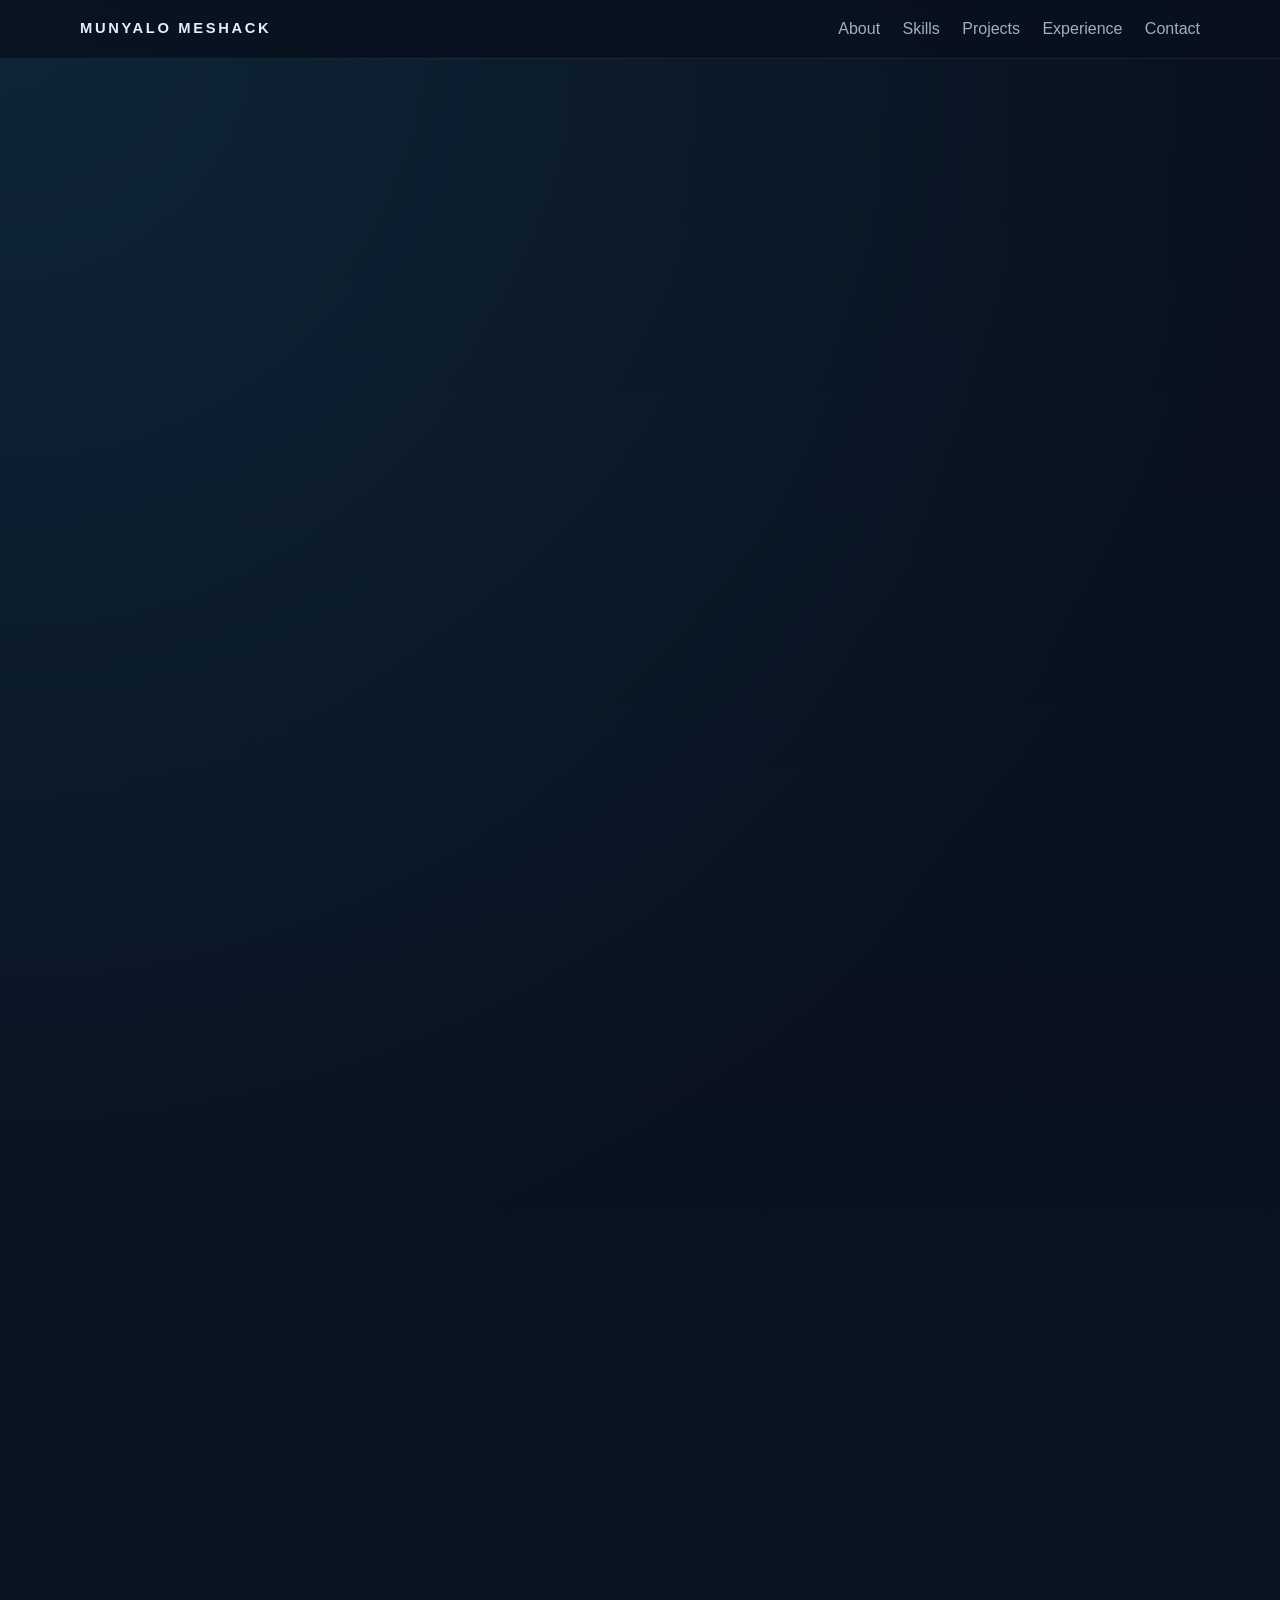
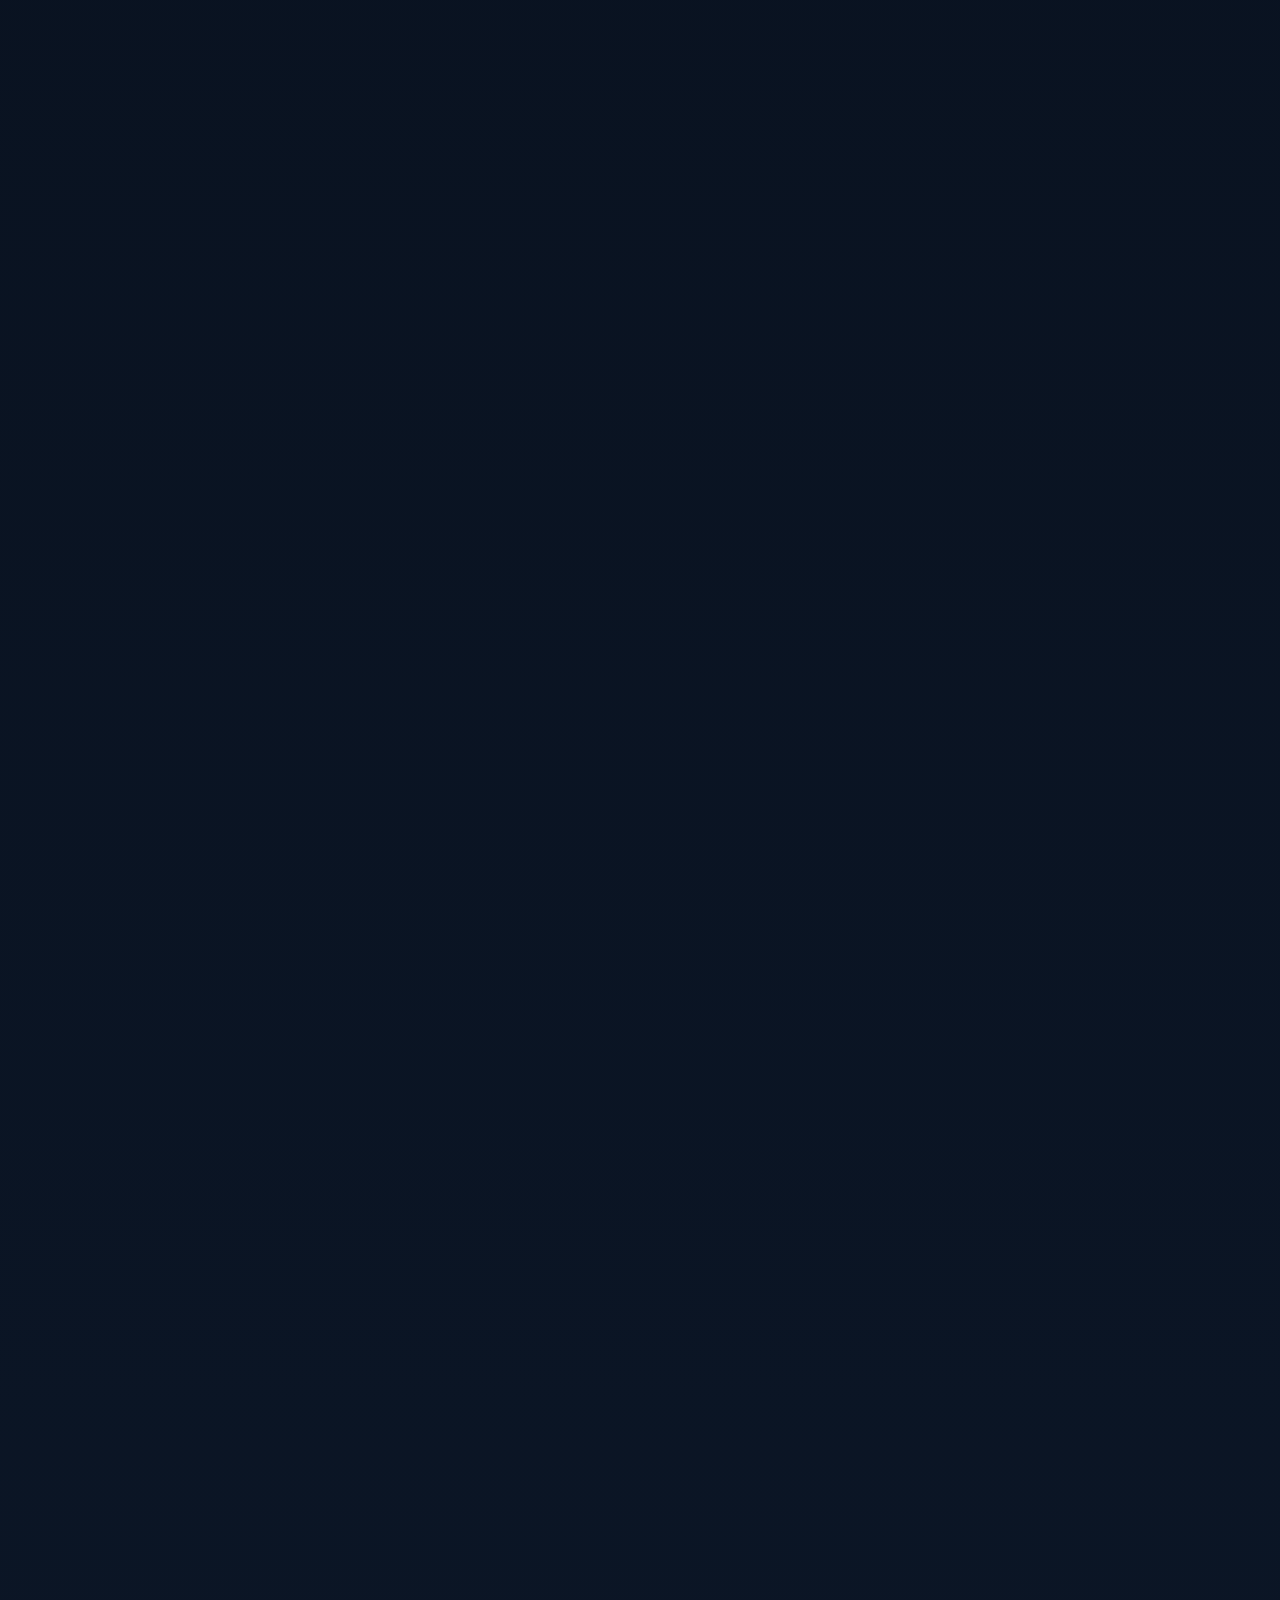
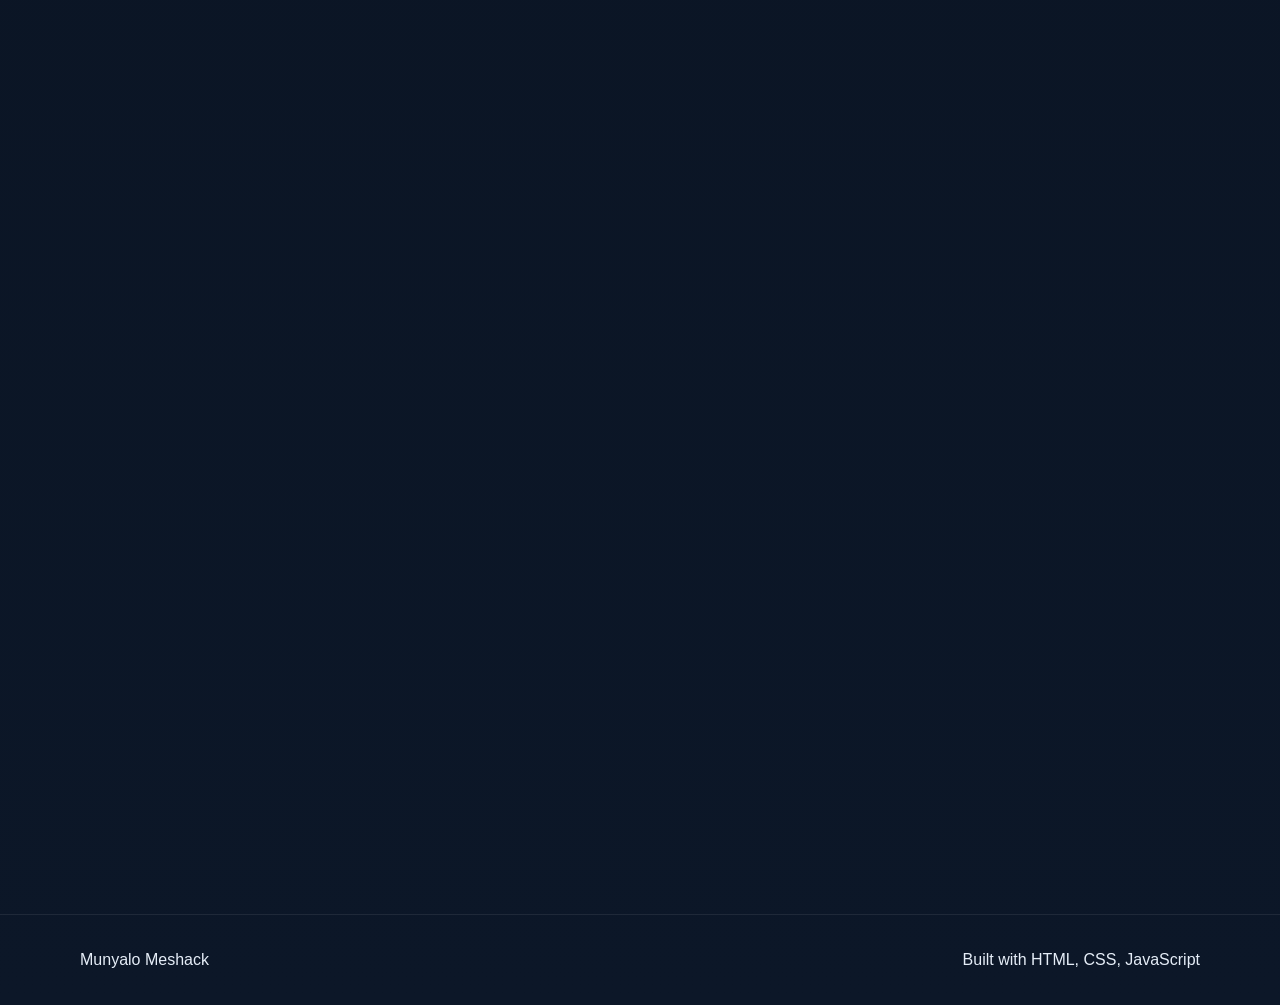
==== index.html @ 8cd46f57 "Update index.html" ====
<!DOCTYPE html>
<html lang="en">
  <head>
    <meta charset="UTF-8" />
    <meta name="viewport" content="width=device-width, initial-scale=1.0" />
    <title>Munyalo Meshack | Junior Data Analyst Portfolio</title>
    <link rel="stylesheet" href="style.css" />
  </head>
  <body>
    <header class="site-header">
      <div class="container nav-wrap">
        <a class="brand" href="#hero">Munyalo Meshack</a>
        <nav class="nav-links">
          <a href="#about">About</a>
          <a href="#skills">Skills</a>
          <a href="#projects">Projects</a>
          <a href="#experience">Experience</a>
          <a href="#contact">Contact</a>
        </nav>
      </div>
    </header>

    <main>
      <section id="hero" class="hero section">
        <div class="container hero-grid">
          <div class="hero-copy reveal">
            <div class="hero-portrait-row">
              <div class="hero-portrait-frame">
                <img src="Passport.JPG" alt="Portrait of Munyalo Meshack" class="hero-portrait" />
              </div>
              <div class="hero-portrait-line"></div>
            </div>
            <p class="eyebrow">Nairobi, Kenya</p>
            <h1>Munyalo Meshack</h1>
            <h2>Junior Data Analyst</h2>
            <p class="lead">Turning data into actionable insights</p>
            <p class="hero-text">
              I work with business and operational data to improve reporting clarity,
              validate information, and surface KPIs that support better decisions.
            </p>
            <div class="hero-actions">
              <a href="#projects" class="button button-primary">View Projects</a>
              <a href="#contact" class="button button-secondary">Contact Me</a>
            </div>
          </div>

          <div class="hero-panel reveal delay-1">
            <div class="metric-card">
              <span class="icon">▣</span>
              <h3>Data Analysis</h3>
              <p>SQL, Excel, Python, and structured workflows for reliable insights.</p>
            </div>
            <div class="metric-card">
              <span class="icon">◔</span>
              <h3>Reporting</h3>
              <p>Dashboard thinking with strong attention to KPI tracking and clarity.</p>
            </div>
            <div class="metric-card">
              <span class="icon">△</span>
              <h3>Data Quality</h3>
              <p>Focused on cleaning, validation, and dependable operational reporting.</p>
            </div>
            <div class="metric-card">
              <span class="icon">✦</span>
              <h3>Growth</h3>
              <p>Interested in advancing into data science, machine learning, and AI systems.</p>
            </div>
          </div>
        </div>
      </section>

      <section id="about" class="section">
        <div class="container section-grid">
          <div class="section-heading reveal">
            <p class="eyebrow">About Me</p>
            <h2>Building a strong foundation in analytics.</h2>
          </div>
          <div class="card reveal delay-1">
            <p>
              I am a Junior Data Analyst with experience working with transactional and
              operational data. My strengths are in SQL, Python, Excel, and Power BI,
              with a strong focus on data cleaning, reporting, validation, and KPI
              tracking. I enjoy transforming raw records into clear, useful reporting
              outputs that help teams monitor performance and act with confidence. I am
              also actively growing toward data science, machine learning, and AI systems.
            </p>
          </div>
        </div>
      </section>

      <section id="skills" class="section">
        <div class="container">
          <div class="section-heading reveal">
            <p class="eyebrow">Skills</p>
            <h2>Tools and capabilities used in day-to-day data work.</h2>
          </div>
          <div class="skills-grid">
            <article class="card skill-card reveal">
              <h3>Data Analysis</h3>
              <ul>
                <li>SQL</li>
                <li>Excel</li>
                <li>Data Cleaning</li>
                <li>Data Validation</li>
              </ul>
            </article>
            <article class="card skill-card reveal delay-1">
              <h3>Visualization</h3>
              <ul>
                <li>Power BI</li>
                <li>Dashboards</li>
                <li>KPI Tracking</li>
              </ul>
            </article>
            <article class="card skill-card reveal delay-2">
              <h3>Programming</h3>
              <ul>
                <li>Python</li>
                <li>pandas</li>
                <li>Matplotlib</li>
              </ul>
            </article>
            <article class="card skill-card reveal delay-3">
              <h3>Tools</h3>
              <ul>
                <li>GitHub</li>
                <li>Excel</li>
                <li>Power BI</li>
              </ul>
            </article>
          </div>
        </div>
      </section>

      <section id="projects" class="section">
        <div class="container">
          <div class="section-heading reveal">
            <p class="eyebrow">Projects</p>
            <h2>Selected projects centered on insights, reporting, and performance tracking.</h2>
          </div>
          <div class="projects-grid">
            <article class="card project-card reveal">
              <div class="project-image-wrap">
                <img src="images/project-inventory.png" alt="Smart Inventory Tracking System dashboard preview" class="project-image" />
              </div>
              <div class="project-top">
                <span class="tag">Project 01</span>
              </div>
              <h3>Smart Inventory Tracking System</h3>
              <p>
                Built using Excel and Python to track stock levels, monitor turnover,
                and flag low-stock alerts for smoother operational reporting.
              </p>
              <div class="project-meta">
                <strong>Tools:</strong> Excel, Python
              </div>
              <div class="impact-box">
                <strong>Key Impact:</strong>
                Improved operational efficiency through better stock visibility,
                timely alerts, and easier reporting.
              </div>
            </article>

            <article class="card project-card reveal delay-1">
              <div class="project-image-wrap">
                <img src="images/project-retail-insights.png" alt="Retail Sales and Customer Insights dashboard preview" class="project-image" />
              </div>
              <div class="project-top">
                <span class="tag">Project 02</span>
              </div>
              <h3>Retail Sales &amp; Customer Insights</h3>
              <p>
                Analyzed transactional data to perform customer segmentation, evaluate
                KPIs, and identify patterns in revenue and purchasing behavior.
              </p>
              <div class="project-meta">
                <strong>Tools:</strong> SQL, Excel, KPI Analysis
              </div>
              <div class="impact-box">
                <strong>Key Impact:</strong>
                Surfaced revenue trends and customer insights that support better
                targeting and smarter business decisions.
              </div>
            </article>

            <article class="card project-card reveal delay-2">
              <div class="project-image-wrap">
                <img src="images/project-reporting.png" alt="Reporting and Data Processing dashboard preview" class="project-image" />
              </div>
              <div class="project-top">
                <span class="tag">Project 03</span>
              </div>
              <h3>Reporting &amp; Data Processing (SQL + Excel)</h3>
              <p>
                Used SQL for extraction and joins, then built structured Excel reports
                and dashboards with a focus on validation and performance tracking.
              </p>
              <div class="project-meta">
                <strong>Tools:</strong> SQL, Excel, Dashboards
              </div>
              <div class="impact-box">
                <strong>Key Impact:</strong>
                Improved report structure, data accuracy, and consistency in KPI monitoring.
              </div>
            </article>
          </div>
        </div>
      </section>

      <section id="experience" class="section">
        <div class="container">
          <div class="section-heading reveal">
            <p class="eyebrow">Experience</p>
            <h2>Data-focused roles that strengthened reporting and validation skills.</h2>
          </div>
          <div class="experience-list">
            <article class="card experience-card reveal">
              <h3>Data Operations Assistant – Isuzu East Africa</h3>
              <p>
                Supported teams by handling financial and sales data, validating records,
                and assisting with reporting processes that improved data reliability and
                reporting support.
              </p>
            </article>
            <article class="card experience-card reveal delay-1">
              <h3>Technical Support &amp; Data Operations Assistant – Thames Computers</h3>
              <p>
                Managed datasets, validated customer and operational data, and supported
                reporting workflows that improved organization and visibility across records.
              </p>
            </article>
          </div>
        </div>
      </section>

      <section id="contact" class="section">
        <div class="container contact-card reveal">
          <div>
            <p class="eyebrow">Contact</p>
            <h2>Let’s connect.</h2>
            <p>
              Available for junior data analyst opportunities, reporting support roles,
              and collaborative projects involving data cleaning, KPI reporting, and dashboards.
            </p>
          </div>
          <div class="contact-links">
            <a href="mailto:itsmunyalo@gmail.com">✉ itsmunyalo@gmail.com</a>
            <a href="tel:+254700018104">☏ +254 700 018 104</a>
            <a href="https://github.com/Munyalo328" target="_blank" rel="noreferrer">⌘ github.com/Munyalo328</a>
          </div>
        </div>
      </section>
    </main>

    <footer class="site-footer">
      <div class="container footer-wrap">
        <p>Munyalo Meshack</p>
        <p>Built with HTML, CSS, JavaScript</p>
      </div>
    </footer>

    <script src="script.js"></script>
  </body>
</html>
---- style.css ----
:root {
  --bg: #09111f;
  --bg-soft: #0f1a2b;
  --panel: rgba(255, 255, 255, 0.05);
  --panel-strong: rgba(255, 255, 255, 0.08);
  --border: rgba(255, 255, 255, 0.12);
  --text: #e5edf7;
  --muted: #9fb0c6;
  --accent: #7dd3fc;
  --accent-strong: #38bdf8;
  --shadow: 0 20px 50px rgba(2, 6, 23, 0.45);
  --radius: 24px;
}

* {
  box-sizing: border-box;
}

html {
  scroll-behavior: smooth;
}

body {
  margin: 0;
  font-family: Inter, "Segoe UI", Roboto, Arial, sans-serif;
  background:
    radial-gradient(circle at top left, rgba(56, 189, 248, 0.12), transparent 30%),
    linear-gradient(180deg, #08101d 0%, #0c1728 100%);
  color: var(--text);
  line-height: 1.6;
}

a {
  color: inherit;
  text-decoration: none;
}

.container {
  width: min(1120px, calc(100% - 2rem));
  margin: 0 auto;
}

.section {
  padding: 5.5rem 0;
}

.site-header {
  position: sticky;
  top: 0;
  z-index: 100;
  backdrop-filter: blur(16px);
  background: rgba(8, 16, 29, 0.78);
  border-bottom: 1px solid rgba(255, 255, 255, 0.08);
}

.nav-wrap,
.footer-wrap {
  display: flex;
  align-items: center;
  justify-content: space-between;
  gap: 1rem;
  padding: 1rem 0;
}

.brand {
  font-size: 0.92rem;
  font-weight: 700;
  letter-spacing: 0.18em;
  text-transform: uppercase;
}

.nav-links {
  display: flex;
  gap: 1.4rem;
  flex-wrap: wrap;
}

.nav-links a,
.contact-links a {
  color: var(--muted);
  transition: color 0.25s ease, transform 0.25s ease;
}

.nav-links a:hover,
.contact-links a:hover {
  color: var(--text);
  transform: translateY(-1px);
}

.hero {
  min-height: calc(100vh - 72px);
  display: flex;
  align-items: center;
}

.hero-grid,
.section-grid,
.contact-card {
  display: grid;
  gap: 2rem;
}

.hero-grid {
  grid-template-columns: 1.1fr 0.9fr;
  align-items: center;
}

.hero h1,
.section-heading h2,
.contact-card h2 {
  margin: 0;
  line-height: 1.05;
  letter-spacing: -0.03em;
}

.hero h1 {
  font-size: clamp(2.9rem, 6vw, 5.5rem);
}

.hero h2 {
  margin: 0.75rem 0 0;
  font-size: clamp(1.3rem, 2vw, 1.8rem);
  color: var(--muted);
  font-weight: 500;
}

.lead {
  margin: 1.2rem 0 0;
  font-size: 1.25rem;
  color: var(--accent);
  font-weight: 600;
}

.hero-text,
.card p,
.contact-card p {
  color: var(--muted);
}

.hero-text {
  max-width: 42rem;
  margin-top: 1rem;
}

.hero-portrait-row {
  display: flex;
  align-items: center;
  gap: 1rem;
  margin-bottom: 1.75rem;
}

.hero-portrait-frame {
  width: 96px;
  height: 96px;
  border-radius: 24px;
  overflow: hidden;
  flex-shrink: 0;
  border: 1px solid rgba(255, 255, 255, 0.12);
  background: rgba(255, 255, 255, 0.05);
  box-shadow: 0 16px 40px rgba(2, 6, 23, 0.35);
}

.hero-portrait {
  width: 100%;
  height: 100%;
  object-fit: cover;
  display: block;
}

.hero-portrait-line {
  height: 1px;
  flex: 1;
  background: linear-gradient(to right, rgba(125, 211, 252, 0.35), transparent);
}

.eyebrow {
  color: var(--accent);
  text-transform: uppercase;
  letter-spacing: 0.22em;
  font-size: 0.8rem;
  font-weight: 700;
  margin-bottom: 1rem;
}

.hero-actions {
  display: flex;
  gap: 1rem;
  flex-wrap: wrap;
  margin-top: 2rem;
}

.button {
  display: inline-flex;
  align-items: center;
  justify-content: center;
  padding: 0.9rem 1.4rem;
  border-radius: 999px;
  font-weight: 700;
  transition: transform 0.25s ease, background 0.25s ease, border-color 0.25s ease;
  border: 1px solid transparent;
}

.button:hover,
.card:hover {
  transform: translateY(-4px);
}

.button-primary {
  background: linear-gradient(135deg, var(--accent), var(--accent-strong));
  color: #07111f;
}

.button-secondary {
  border-color: var(--border);
  background: rgba(255, 255, 255, 0.03);
}

.hero-panel,
.skills-grid,
.projects-grid,
.experience-list {
  display: grid;
  gap: 1rem;
}

.hero-panel {
  grid-template-columns: repeat(2, minmax(0, 1fr));
}

.card,
.metric-card,
.contact-card {
  background: var(--panel);
  border: 1px solid var(--border);
  border-radius: var(--radius);
  box-shadow: var(--shadow);
}

.card,
.metric-card {
  padding: 1.6rem;
  transition: transform 0.3s ease, border-color 0.3s ease, background 0.3s ease;
}

.card:hover,
.metric-card:hover {
  border-color: rgba(125, 211, 252, 0.35);
  background: var(--panel-strong);
}

.metric-card .icon {
  display: inline-flex;
  width: 2.4rem;
  height: 2.4rem;
  border-radius: 50%;
  align-items: center;
  justify-content: center;
  background: rgba(125, 211, 252, 0.12);
  color: var(--accent);
  font-size: 1rem;
}

.metric-card h3,
.skill-card h3,
.project-card h3,
.experience-card h3 {
  margin: 1rem 0 0.5rem;
}

.section-heading {
  margin-bottom: 2rem;
}

.section-heading h2 {
  font-size: clamp(2rem, 4vw, 3.1rem);
  max-width: 40rem;
}

.section-grid {
  grid-template-columns: 0.8fr 1.2fr;
  align-items: start;
}

.skills-grid {
  grid-template-columns: repeat(4, minmax(0, 1fr));
}

.skill-card ul {
  padding-left: 1rem;
  margin: 1rem 0 0;
  color: var(--muted);
}

.project-card,
.experience-card {
  height: 100%;
}

.project-card {
  overflow: hidden;
  padding: 0;
}

.project-card > *:not(.project-image-wrap) {
  margin-left: 1.6rem;
  margin-right: 1.6rem;
}

.project-card > :last-child {
  margin-bottom: 1.6rem;
}

.project-image-wrap {
  position: relative;
  aspect-ratio: 16 / 9;
  overflow: hidden;
  border-bottom: 1px solid rgba(255, 255, 255, 0.08);
  background: rgba(2, 6, 23, 0.7);
}

.project-image-wrap::after {
  content: "";
  position: absolute;
  inset: 0;
  background: linear-gradient(to top, rgba(2, 6, 23, 0.25), transparent 55%);
}

.project-image {
  width: 100%;
  height: 100%;
  object-fit: cover;
  display: block;
  transition: transform 0.45s ease;
}

.project-card:hover .project-image {
  transform: scale(1.05);
}

.projects-grid {
  grid-template-columns: repeat(3, minmax(0, 1fr));
}

.tag {
  display: inline-flex;
  padding: 0.35rem 0.8rem;
  border-radius: 999px;
  background: rgba(125, 211, 252, 0.12);
  color: var(--accent);
  font-size: 0.78rem;
  font-weight: 700;
  letter-spacing: 0.12em;
  text-transform: uppercase;
}

.project-meta {
  margin-top: 1rem;
  color: var(--text);
  font-size: 0.95rem;
}

.impact-box {
  margin-top: 1.25rem;
  padding: 1rem;
  border-radius: 18px;
  background: rgba(2, 6, 23, 0.45);
  border: 1px solid rgba(255, 255, 255, 0.08);
  color: var(--muted);
}

.experience-list {
  grid-template-columns: 1fr;
}

.contact-card {
  grid-template-columns: 1fr 0.8fr;
  padding: 2rem;
  align-items: center;
}

.contact-links {
  display: grid;
  gap: 0.85rem;
}

.site-footer {
  border-top: 1px solid rgba(255, 255, 255, 0.08);
}

.reveal {
  opacity: 0;
  transform: translateY(24px);
  transition: opacity 0.7s ease, transform 0.7s ease;
}

.reveal.visible {
  opacity: 1;
  transform: translateY(0);
}

.delay-1 { transition-delay: 0.08s; }
.delay-2 { transition-delay: 0.16s; }
.delay-3 { transition-delay: 0.24s; }

@media (max-width: 960px) {
  .hero-grid,
  .section-grid,
  .contact-card,
  .skills-grid,
  .projects-grid {
    grid-template-columns: 1fr 1fr;
  }

  .hero-grid,
  .section-grid,
  .contact-card {
    grid-template-columns: 1fr;
  }

  .nav-wrap,
  .footer-wrap {
    flex-direction: column;
    align-items: flex-start;
  }
}

@media (max-width: 720px) {
  .section {
    padding: 4.5rem 0;
  }

  .skills-grid,
  .projects-grid,
  .hero-panel {
    grid-template-columns: 1fr;
  }

  .nav-links {
    gap: 0.9rem;
    font-size: 0.95rem;
  }

  .hero {
    min-height: auto;
    padding-top: 2rem;
  }

  .contact-card,
  .card,
  .metric-card {
    padding: 1.35rem;
  }

  .hero-portrait-frame {
    width: 84px;
    height: 84px;
  }
}
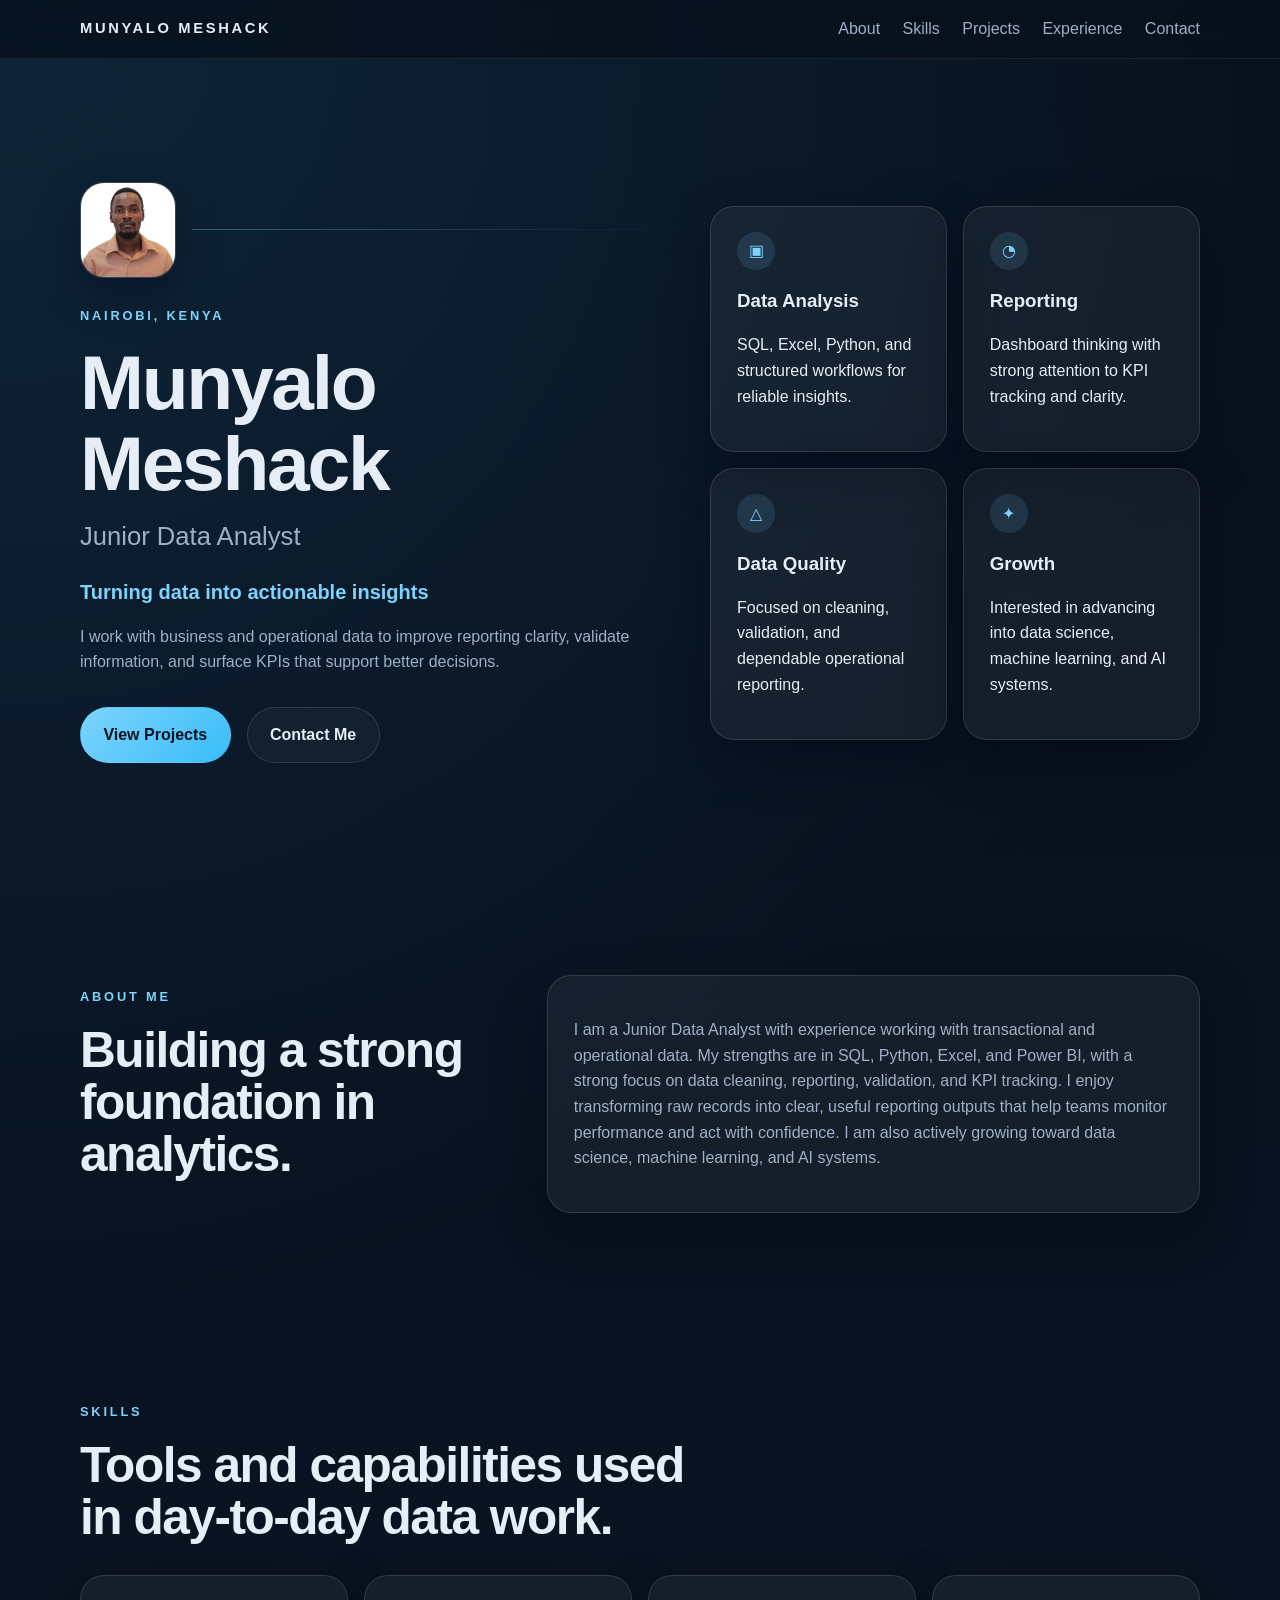
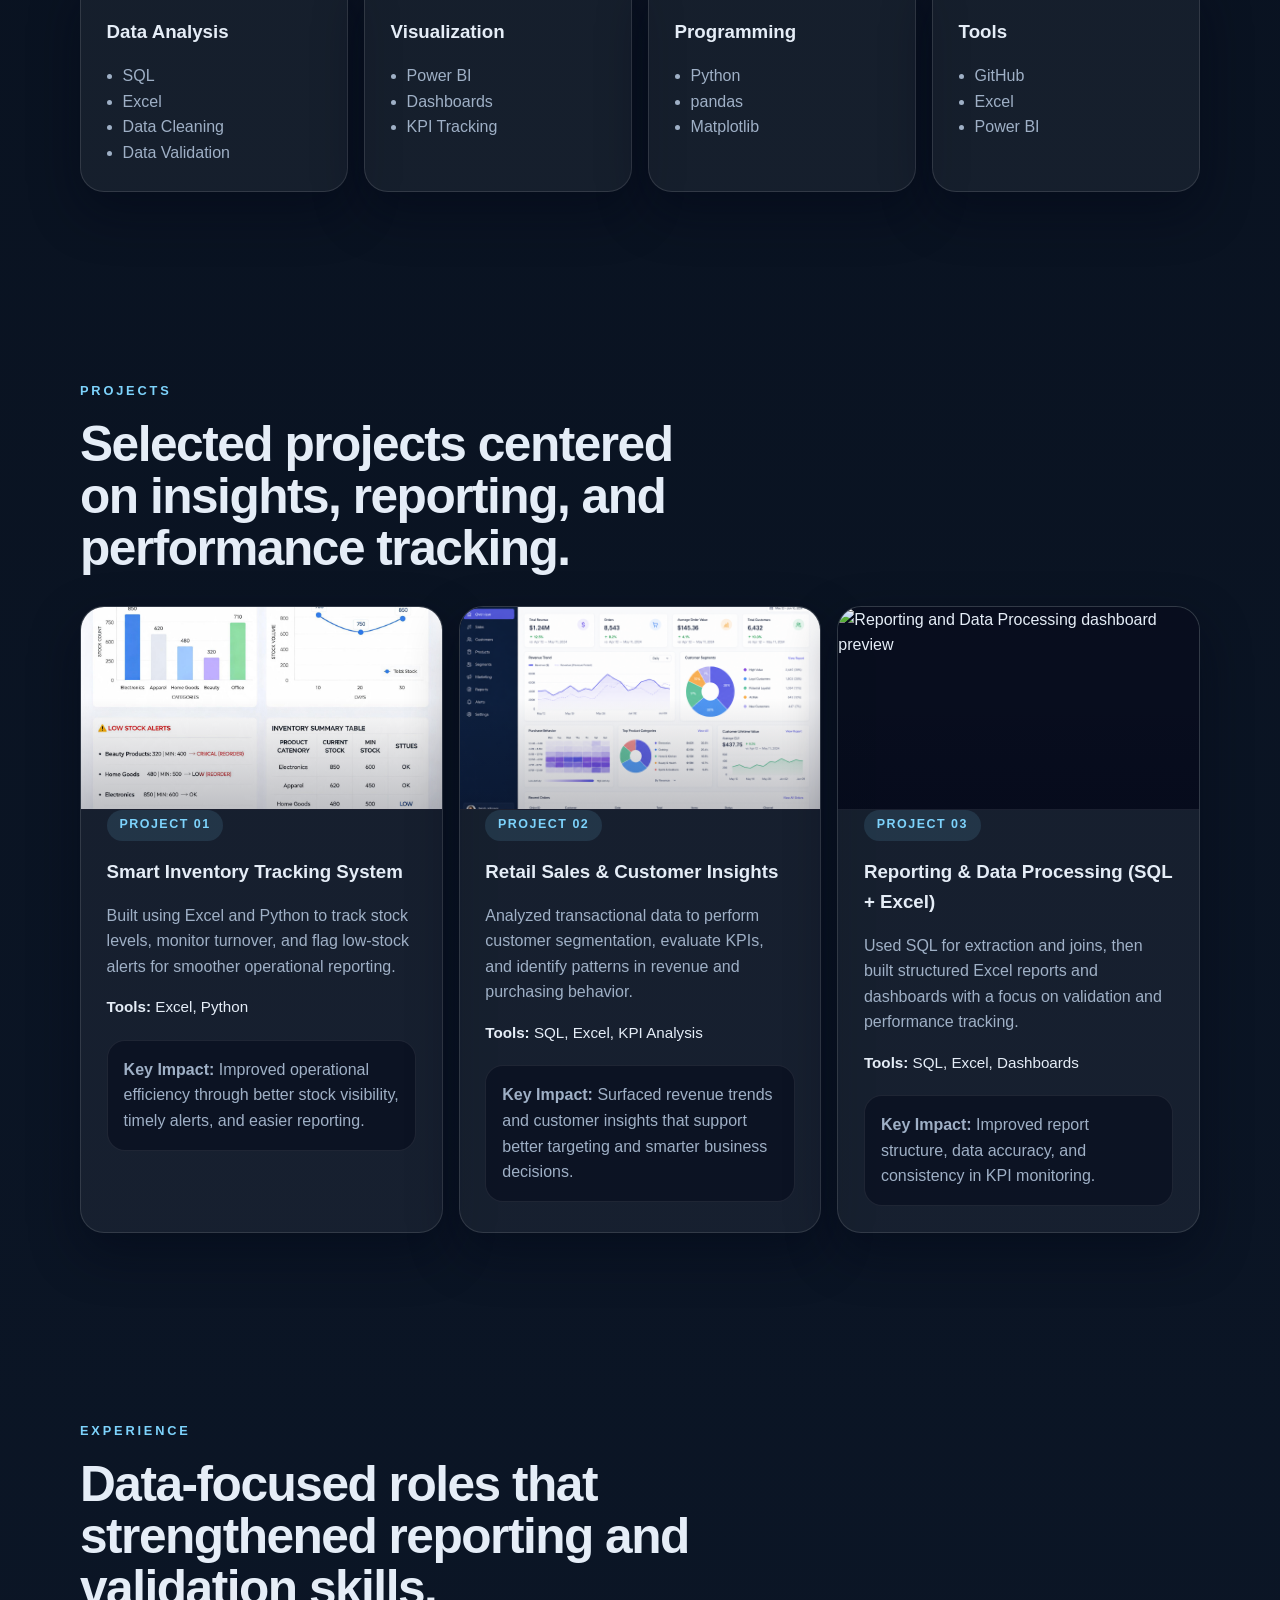
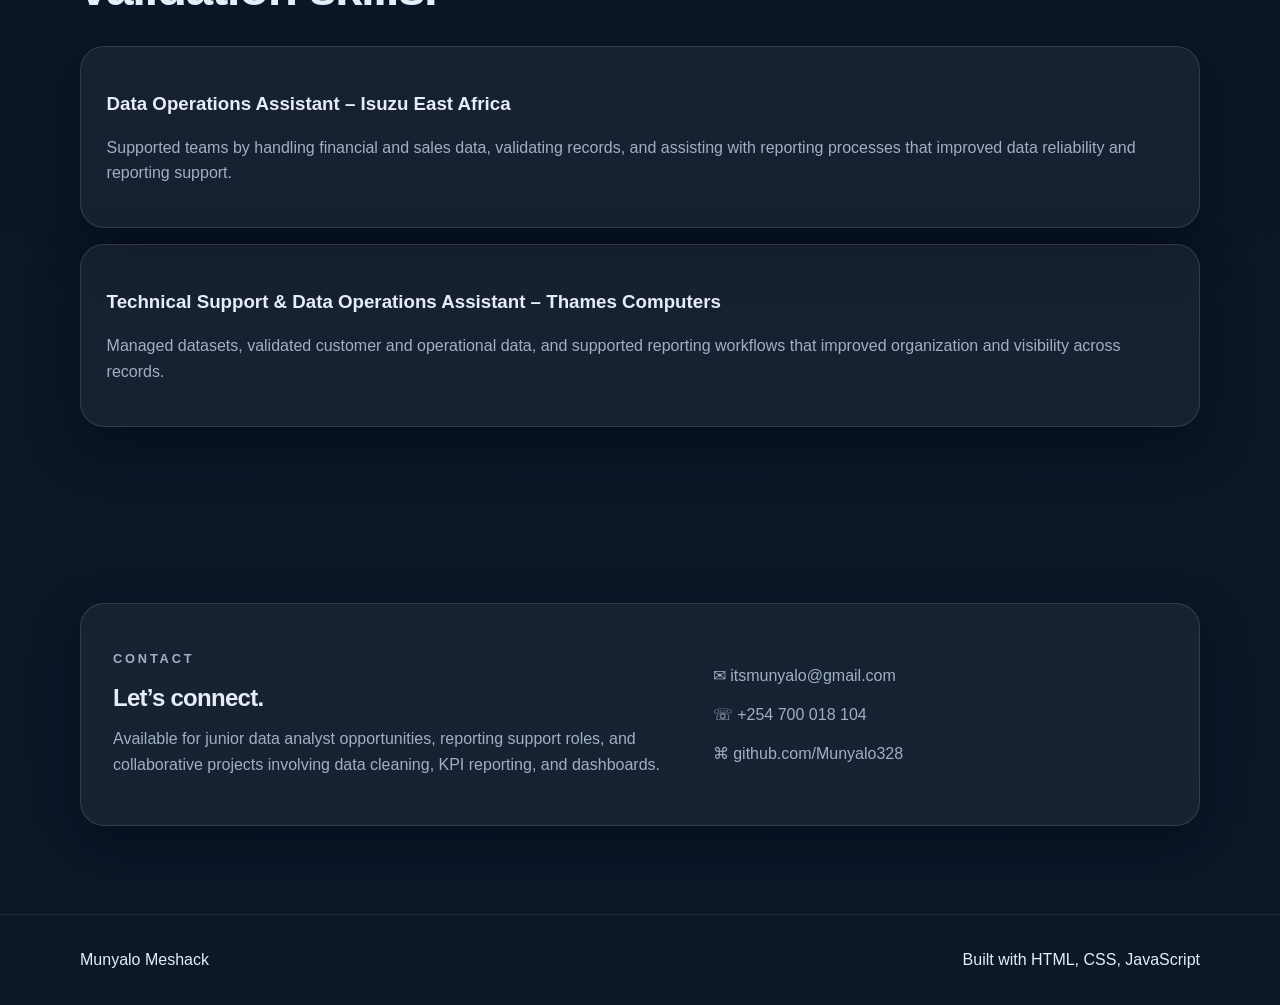
==== commit 420449b4: "Update index.html" ====
--- a/index.html
+++ b/index.html
@@ -141,7 +141,7 @@
           <div class="projects-grid">
             <article class="card project-card reveal">
               <div class="project-image-wrap">
-                <img src="images/project-inventory.png" alt="Smart Inventory Tracking System dashboard preview" class="project-image" />
+                <img src="Inventory system.png" alt="Smart Inventory Tracking System dashboard preview" class="project-image" />
               </div>
               <div class="project-top">
                 <span class="tag">Project 01</span>
@@ -163,7 +163,7 @@
 
             <article class="card project-card reveal delay-1">
               <div class="project-image-wrap">
-                <img src="images/project-retail-insights.png" alt="Retail Sales and Customer Insights dashboard preview" class="project-image" />
+                <img src="Retail Insights.png" alt="Retail Sales and Customer Insights dashboard preview" class="project-image" />
               </div>
               <div class="project-top">
                 <span class="tag">Project 02</span>
@@ -185,7 +185,7 @@
 
             <article class="card project-card reveal delay-2">
               <div class="project-image-wrap">
-                <img src="images/project-reporting.png" alt="Reporting and Data Processing dashboard preview" class="project-image" />
+                <img src="sql reporting.html" alt="Reporting and Data Processing dashboard preview" class="project-image" />
               </div>
               <div class="project-top">
                 <span class="tag">Project 03</span>
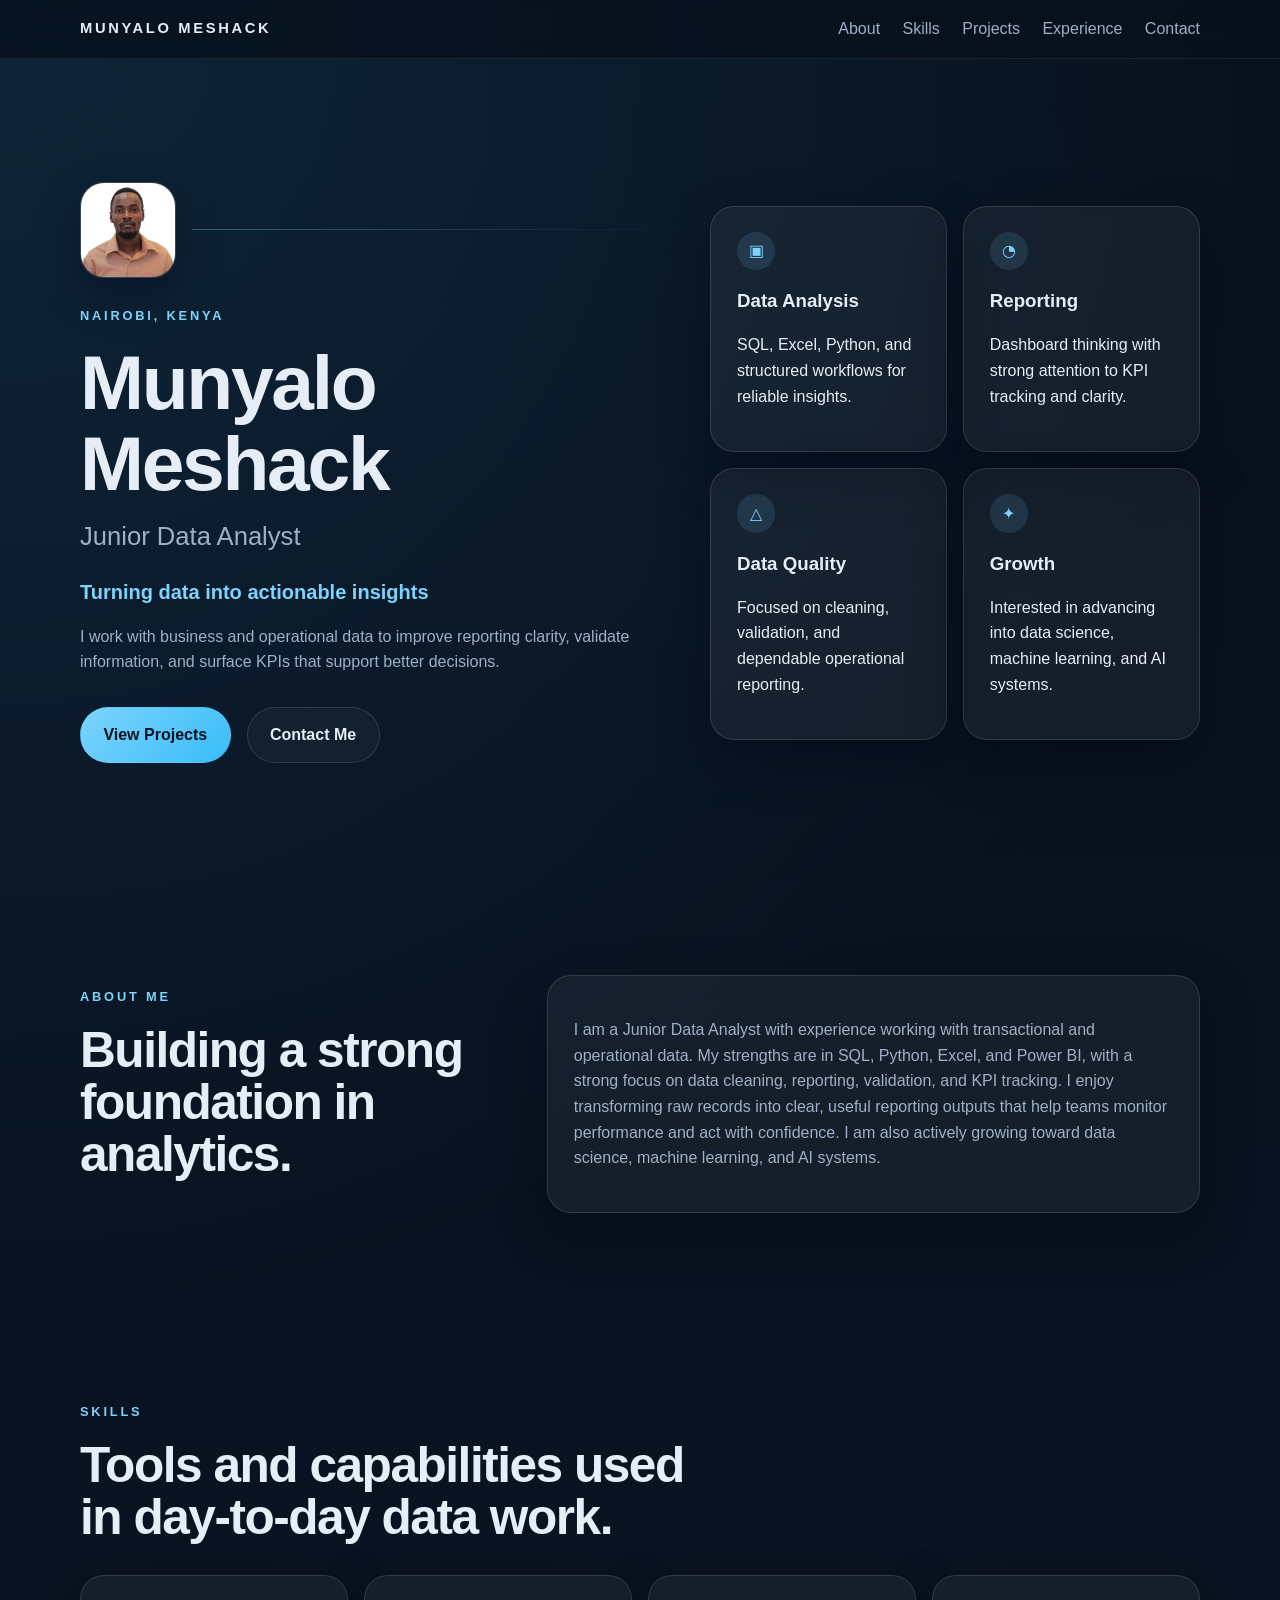
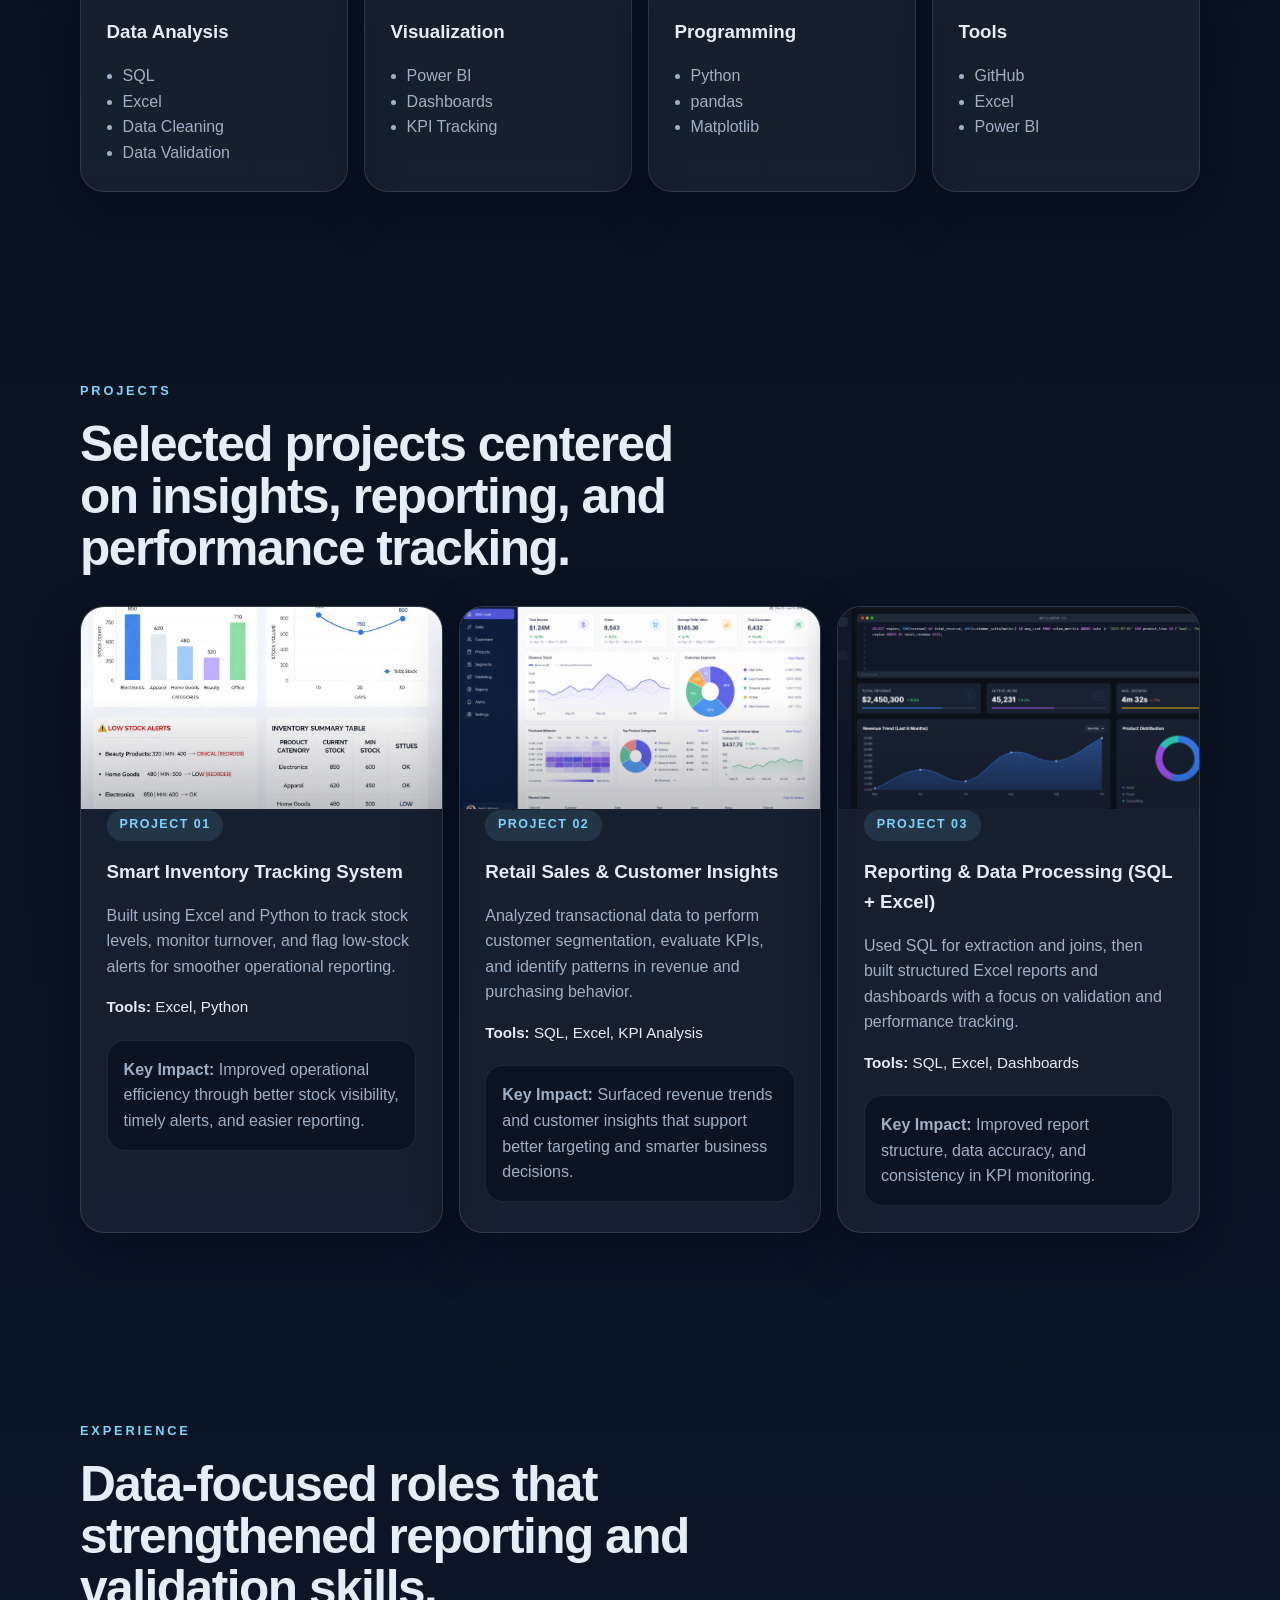
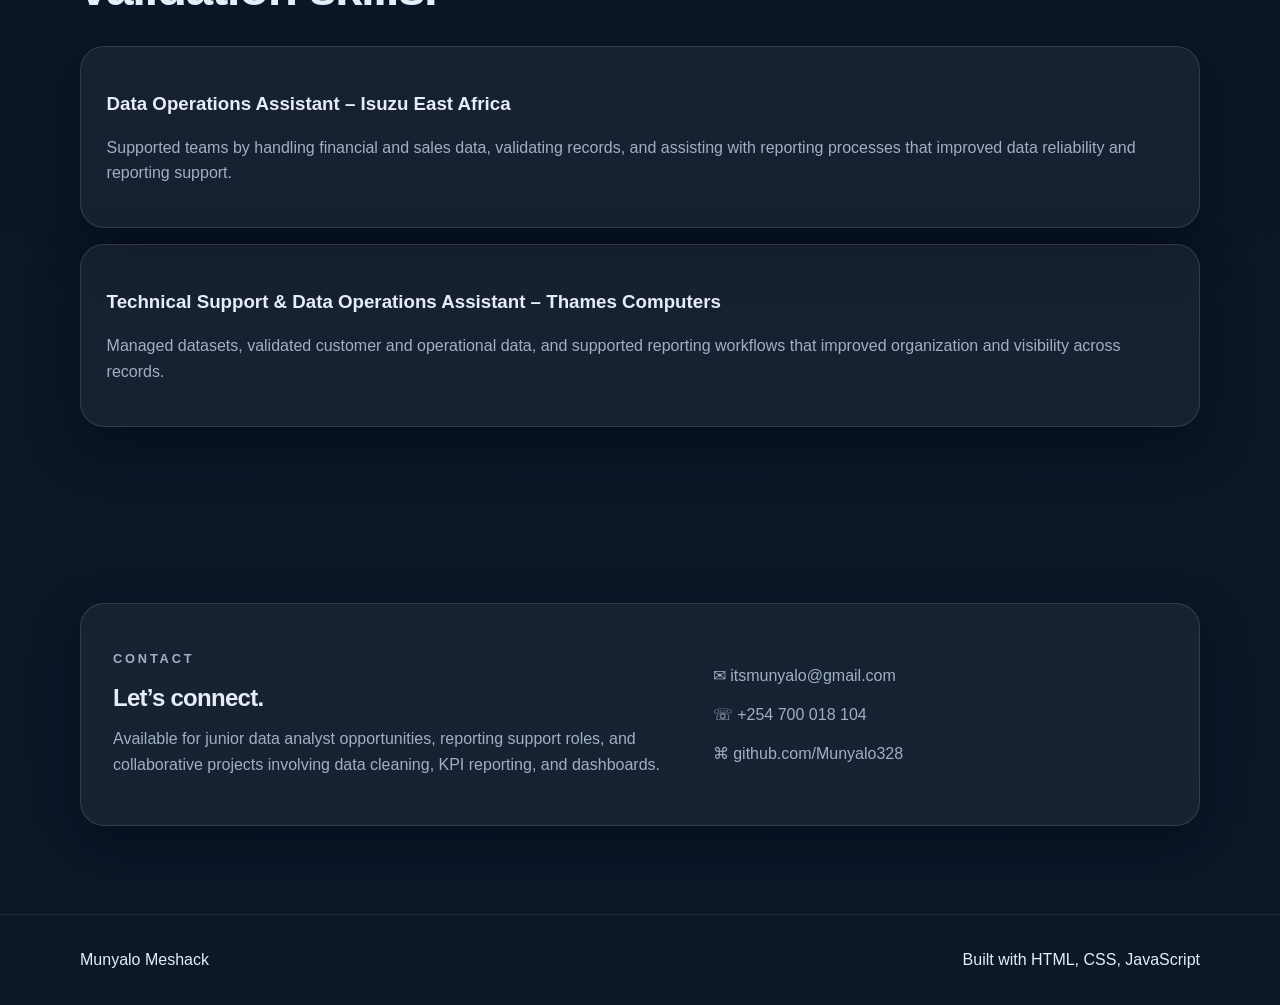
==== commit 3bbf2d6b: "Update index.html" ====
--- a/index.html
+++ b/index.html
@@ -185,7 +185,7 @@
 
             <article class="card project-card reveal delay-2">
               <div class="project-image-wrap">
-                <img src="sql reporting.html" alt="Reporting and Data Processing dashboard preview" class="project-image" />
+                <img src="sql reporting.PNG" alt="Reporting and Data Processing dashboard preview" class="project-image" />
               </div>
               <div class="project-top">
                 <span class="tag">Project 03</span>
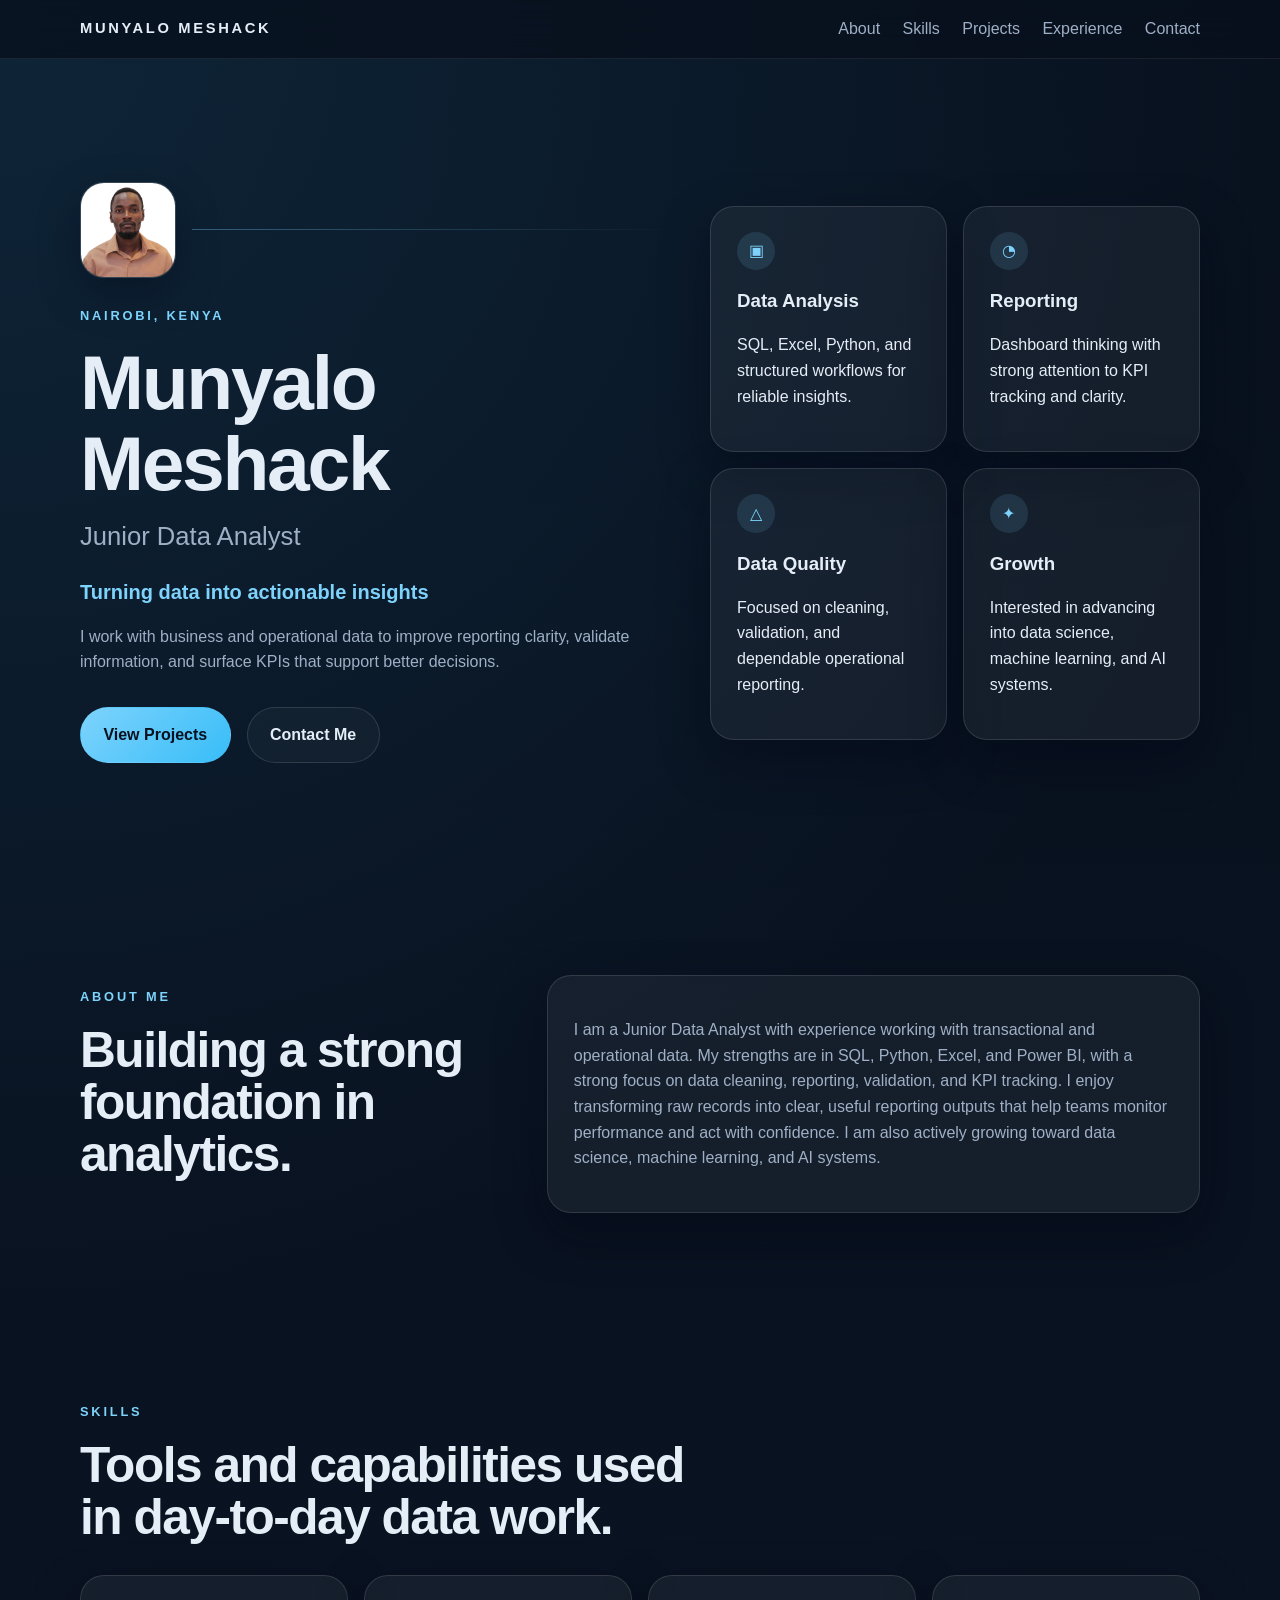
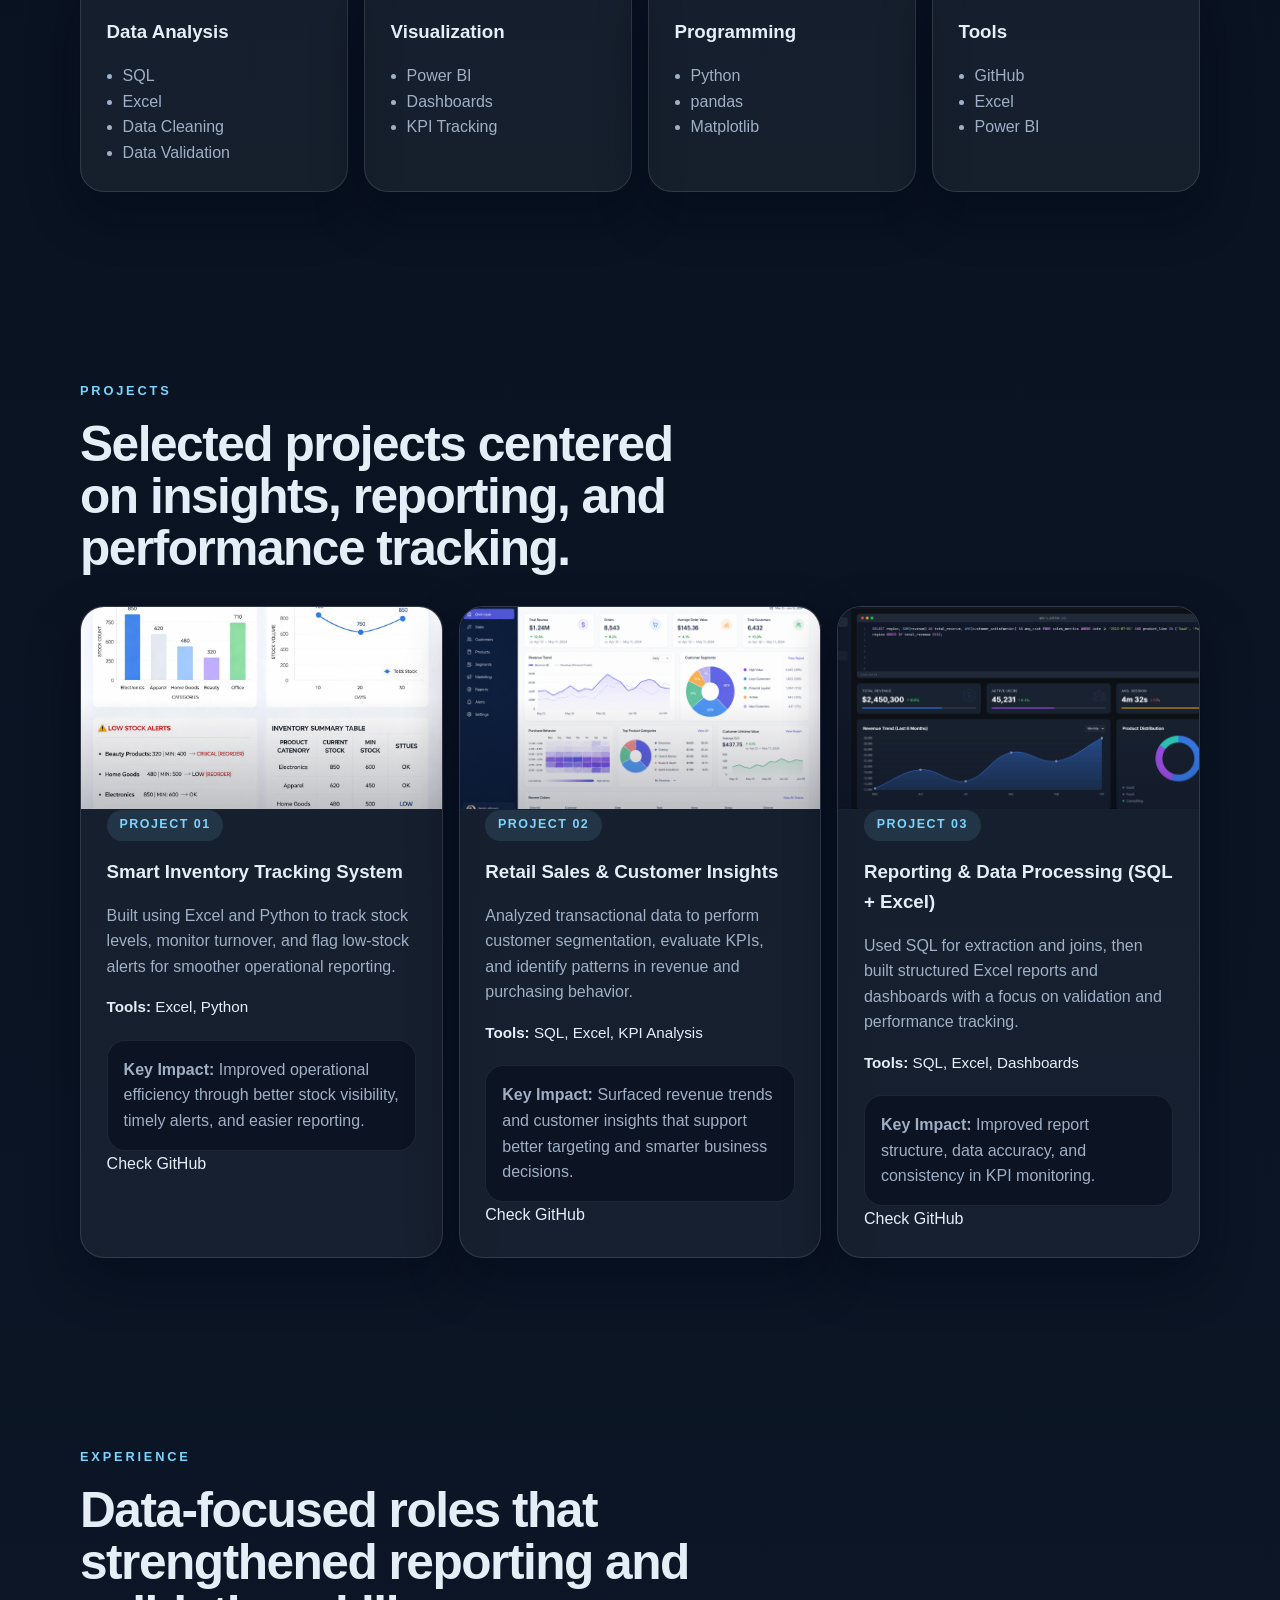
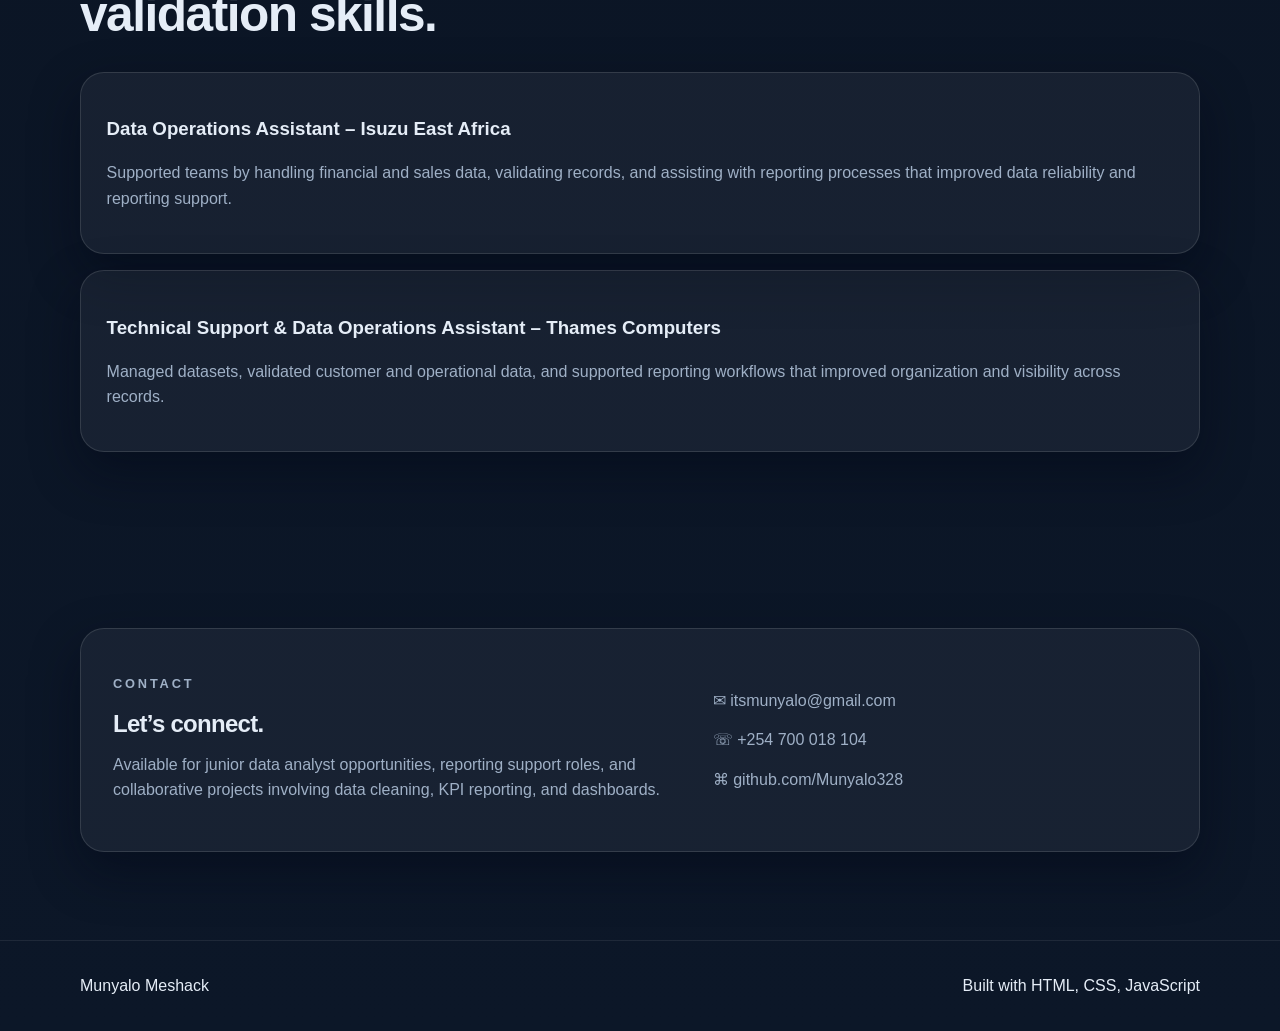
==== commit ad99c330: "Update index.html" ====
--- a/index.html
+++ b/index.html
@@ -159,6 +159,9 @@
                 Improved operational efficiency through better stock visibility,
                 timely alerts, and easier reporting.
               </div>
+              <div>
+                <a href="https://github.com/Munyalo328/Smart-Inventory-Tracker">Check GitHub</a>
+              </div>
             </article>
 
             <article class="card project-card reveal delay-1">
@@ -181,6 +184,9 @@
                 Surfaced revenue trends and customer insights that support better
                 targeting and smarter business decisions.
               </div>
+              <div>
+                <a href="https://github.com/Munyalo328/Smart-Inventory-Tracker">Check GitHub</a>
+              </div>
             </article>
 
             <article class="card project-card reveal delay-2">
@@ -201,6 +207,9 @@
               <div class="impact-box">
                 <strong>Key Impact:</strong>
                 Improved report structure, data accuracy, and consistency in KPI monitoring.
+              </div>
+              <div>
+                <a href="https://github.com/Munyalo328/Smart-Inventory-Tracker">Check GitHub</a>
               </div>
             </article>
           </div>
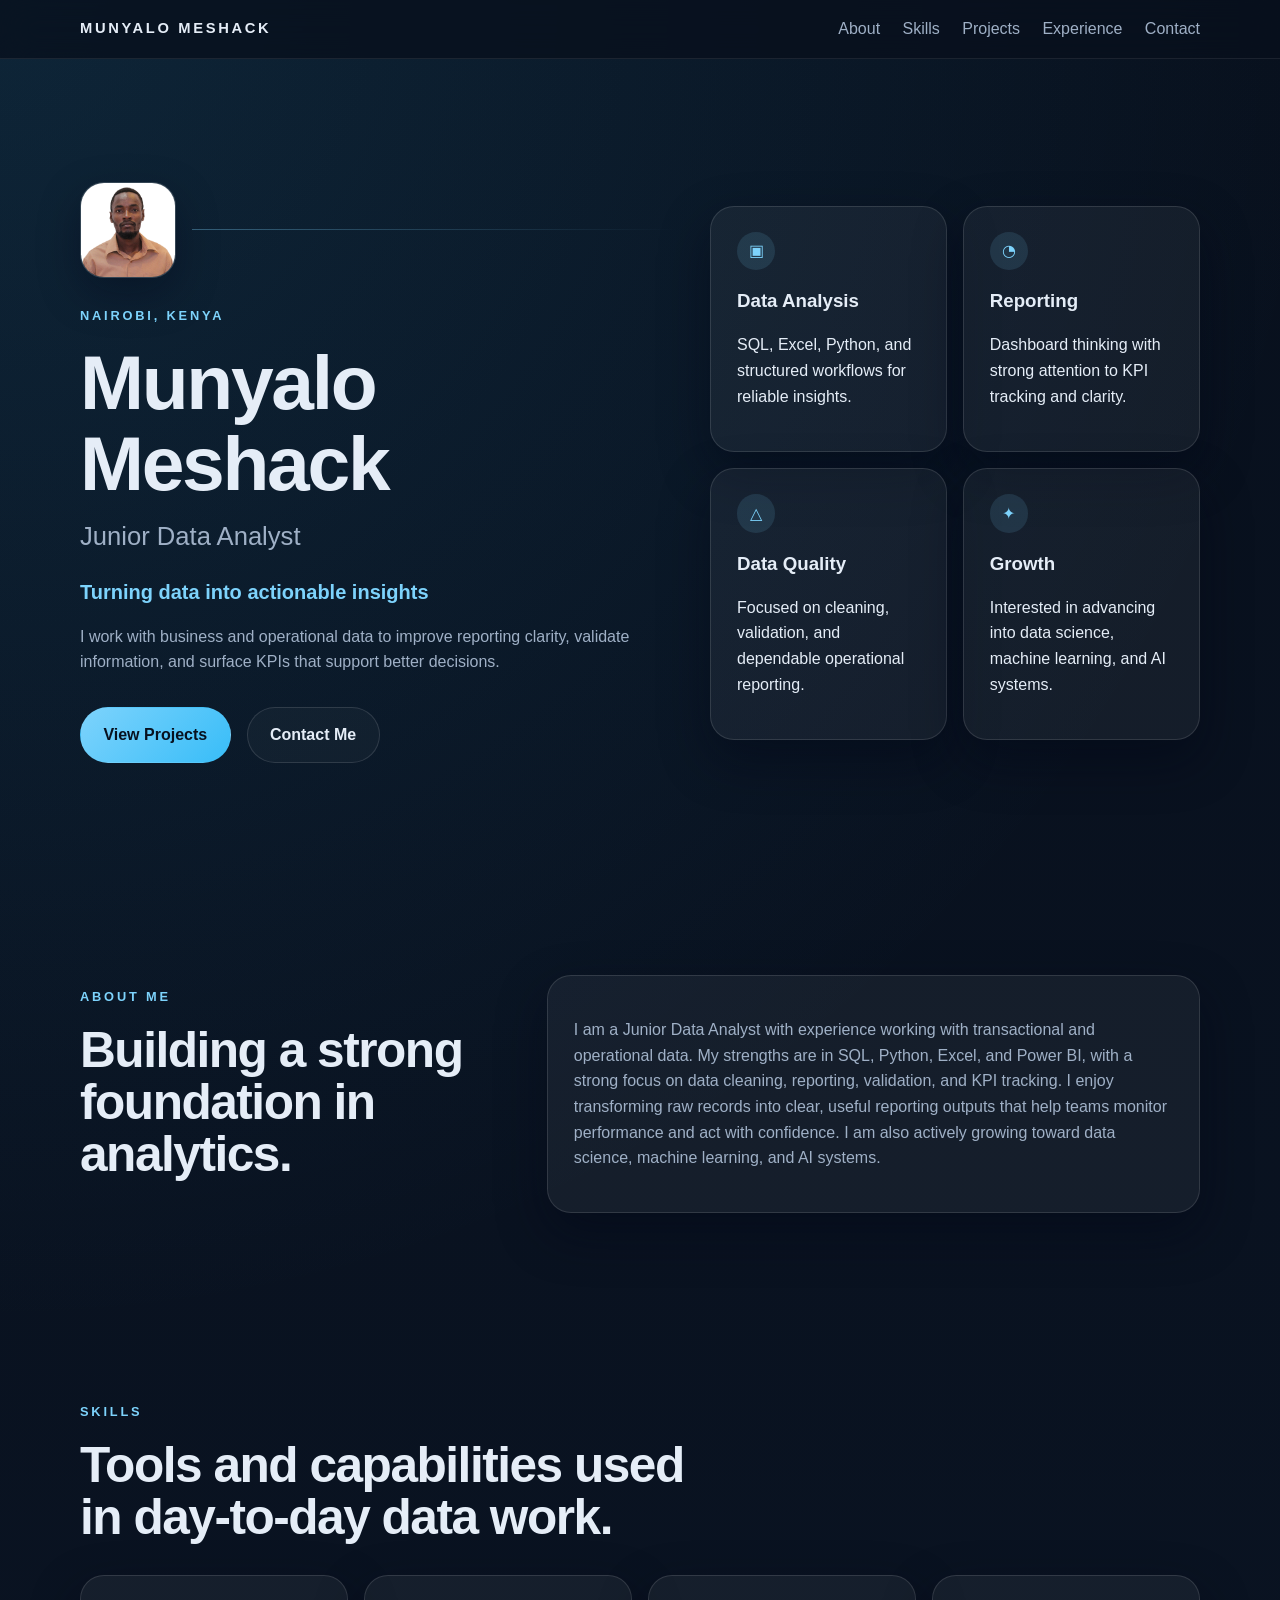
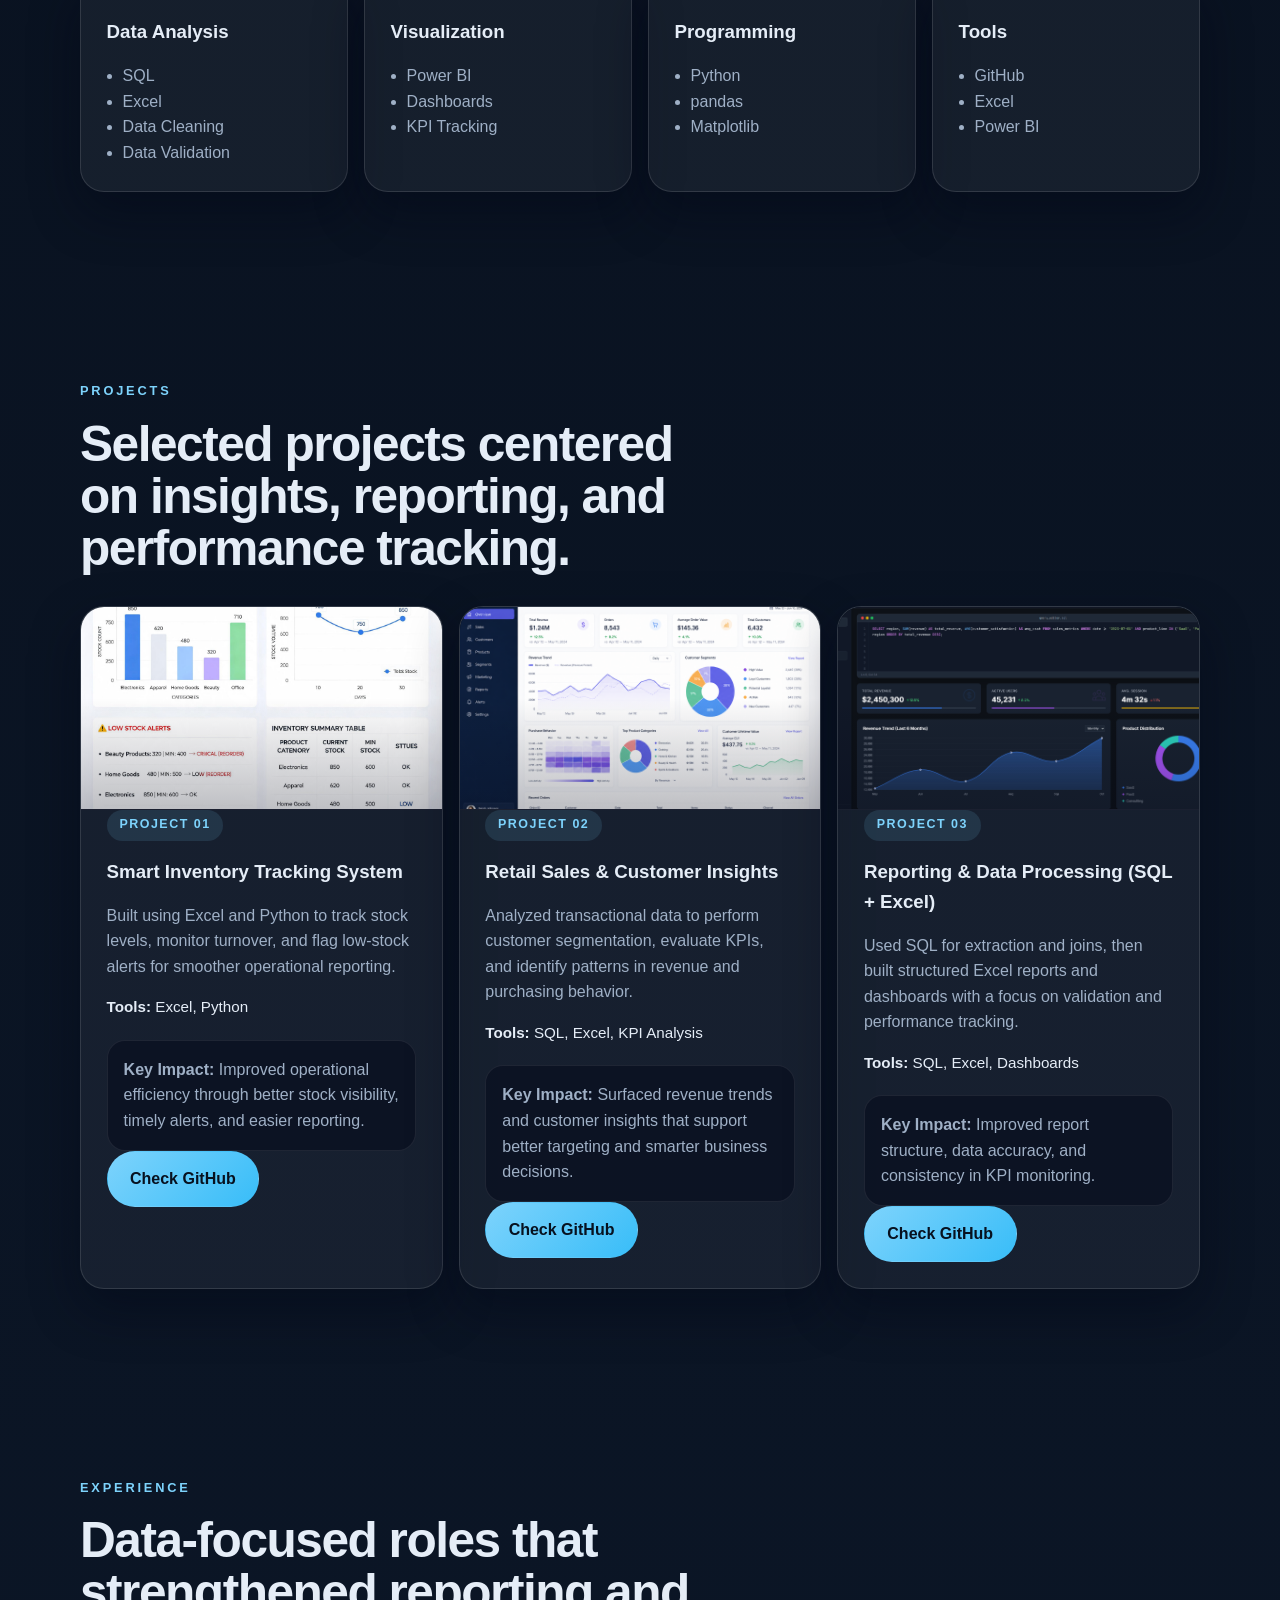
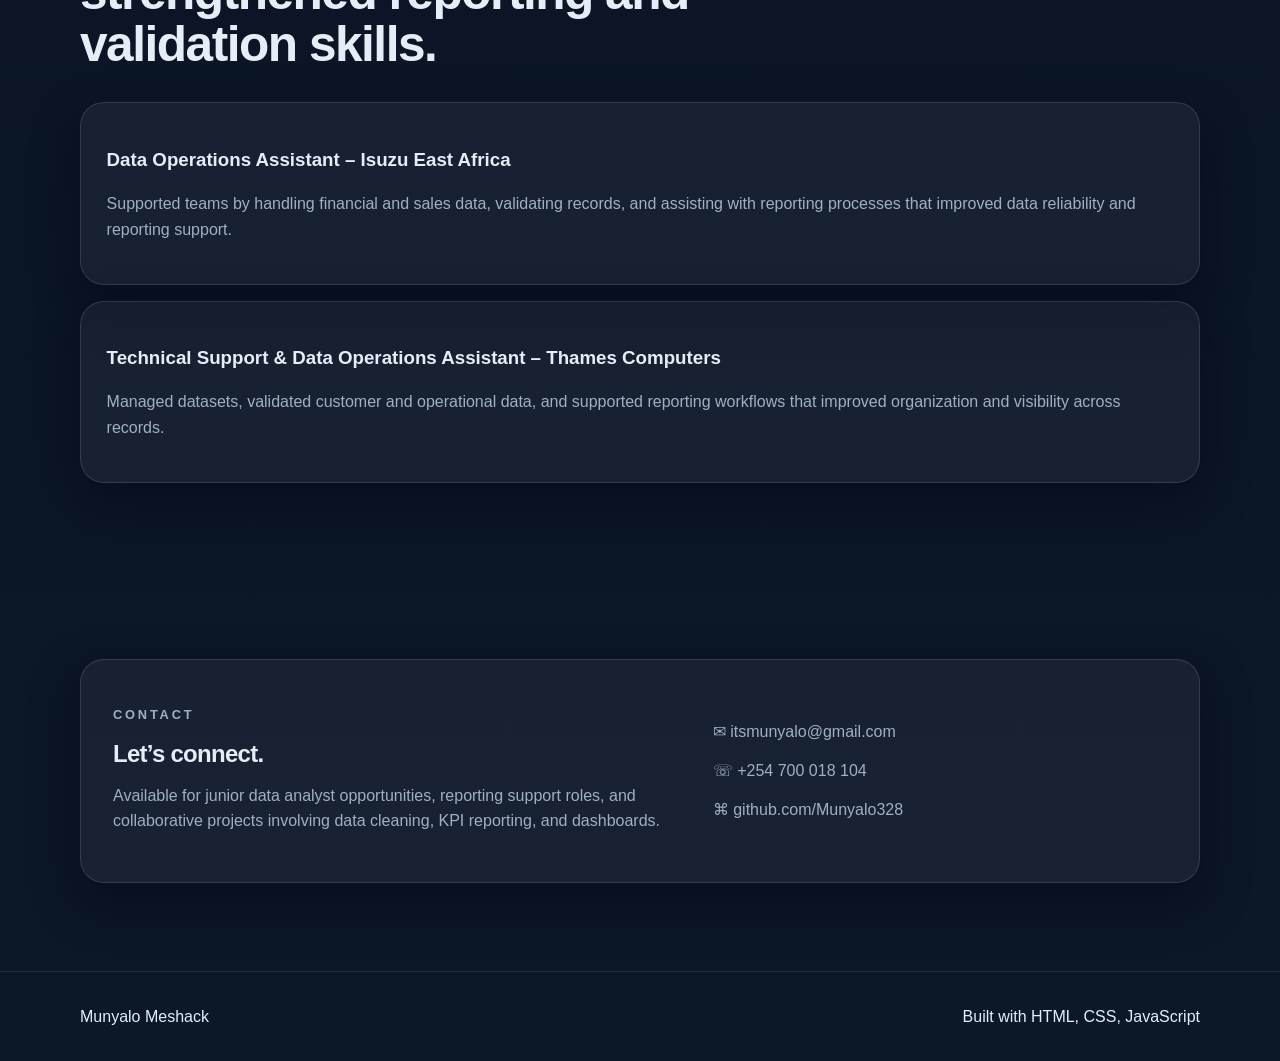
==== commit d98699d1: "Update index.html" ====
--- a/index.html
+++ b/index.html
@@ -160,7 +160,7 @@
                 timely alerts, and easier reporting.
               </div>
               <div>
-                <a href="https://github.com/Munyalo328/Smart-Inventory-Tracker">Check GitHub</a>
+                <a href="https://github.com/Munyalo328/Smart-Inventory-Tracker" class="button button-primary">Check GitHub</a>
               </div>
             </article>
 
@@ -185,7 +185,7 @@
                 targeting and smarter business decisions.
               </div>
               <div>
-                <a href="https://github.com/Munyalo328/Smart-Inventory-Tracker">Check GitHub</a>
+                <a href="https://github.com/Munyalo328/Smart-Inventory-Tracker" class="button button-primary">Check GitHub</a>
               </div>
             </article>
 
@@ -209,7 +209,7 @@
                 Improved report structure, data accuracy, and consistency in KPI monitoring.
               </div>
               <div>
-                <a href="https://github.com/Munyalo328/Smart-Inventory-Tracker">Check GitHub</a>
+                <a href="https://github.com/Munyalo328/Smart-Inventory-Tracker" class="button button-primary">Check GitHub</a>
               </div>
             </article>
           </div>
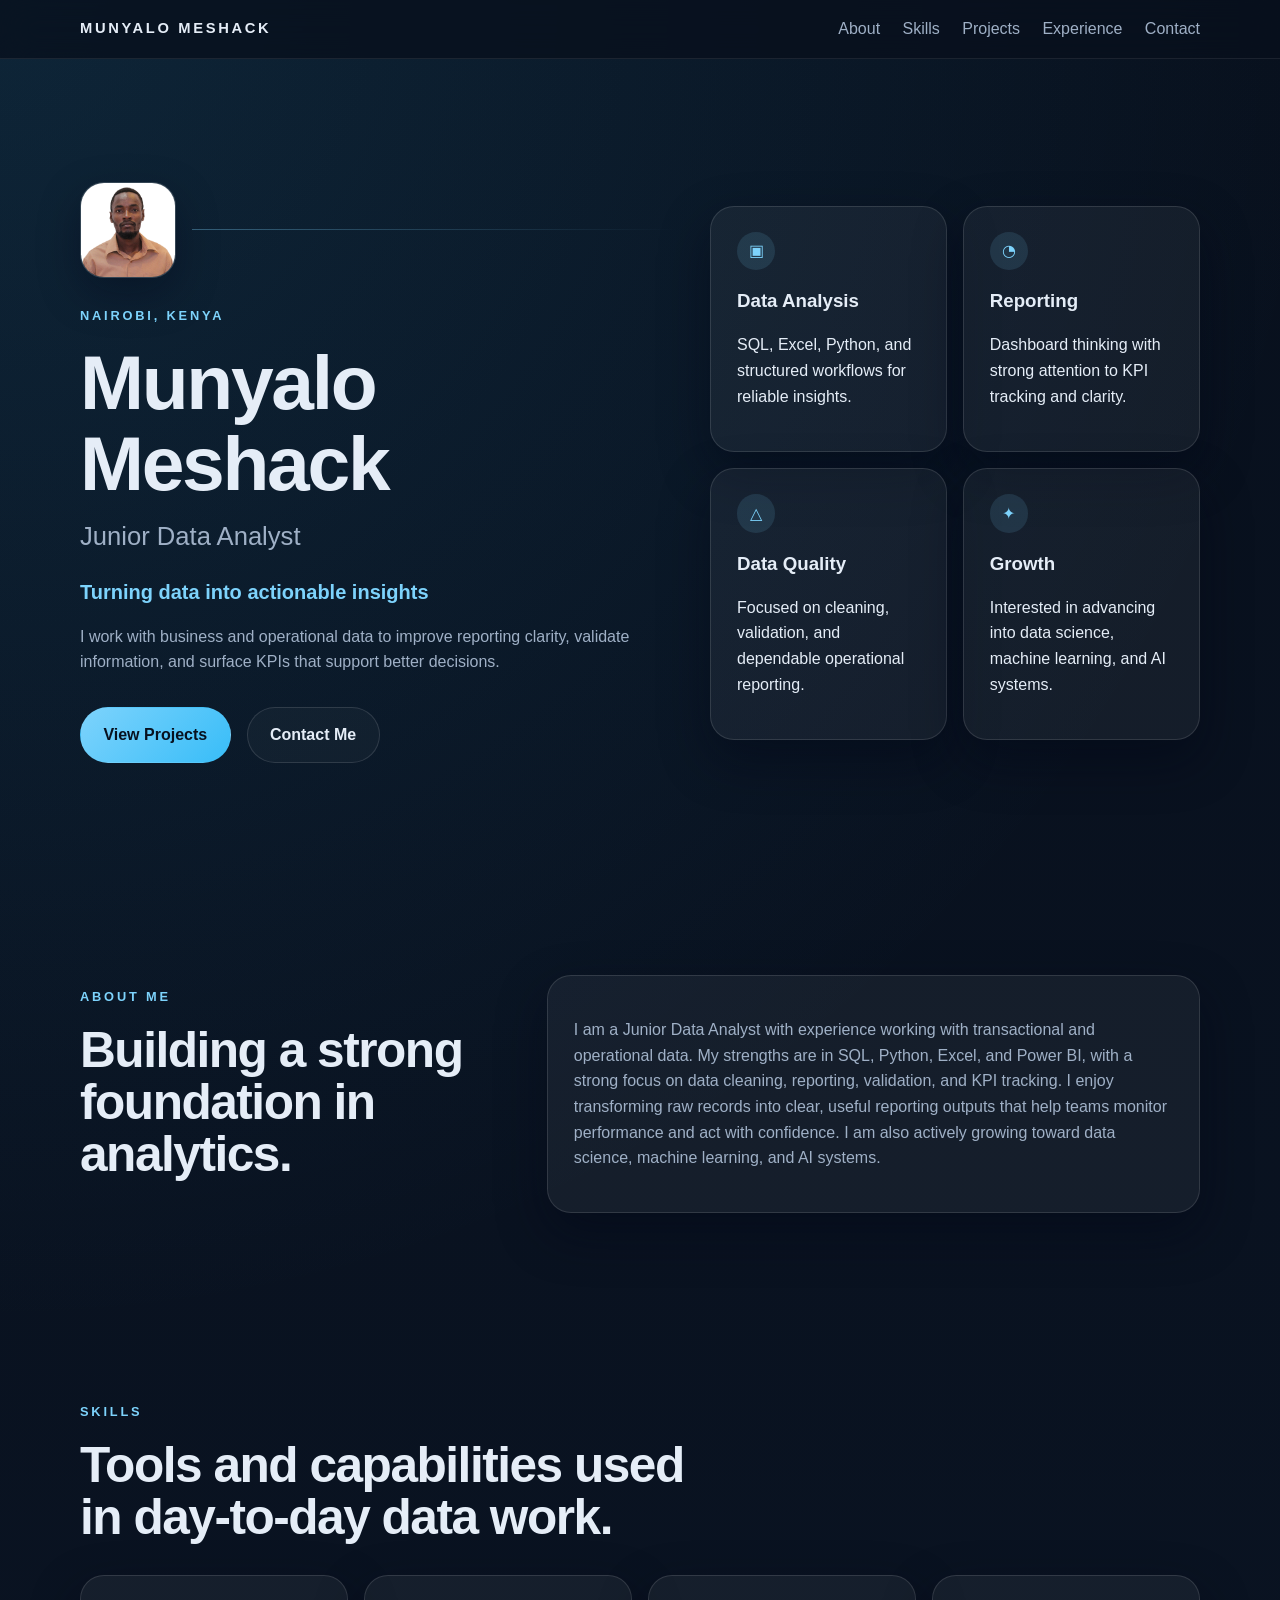
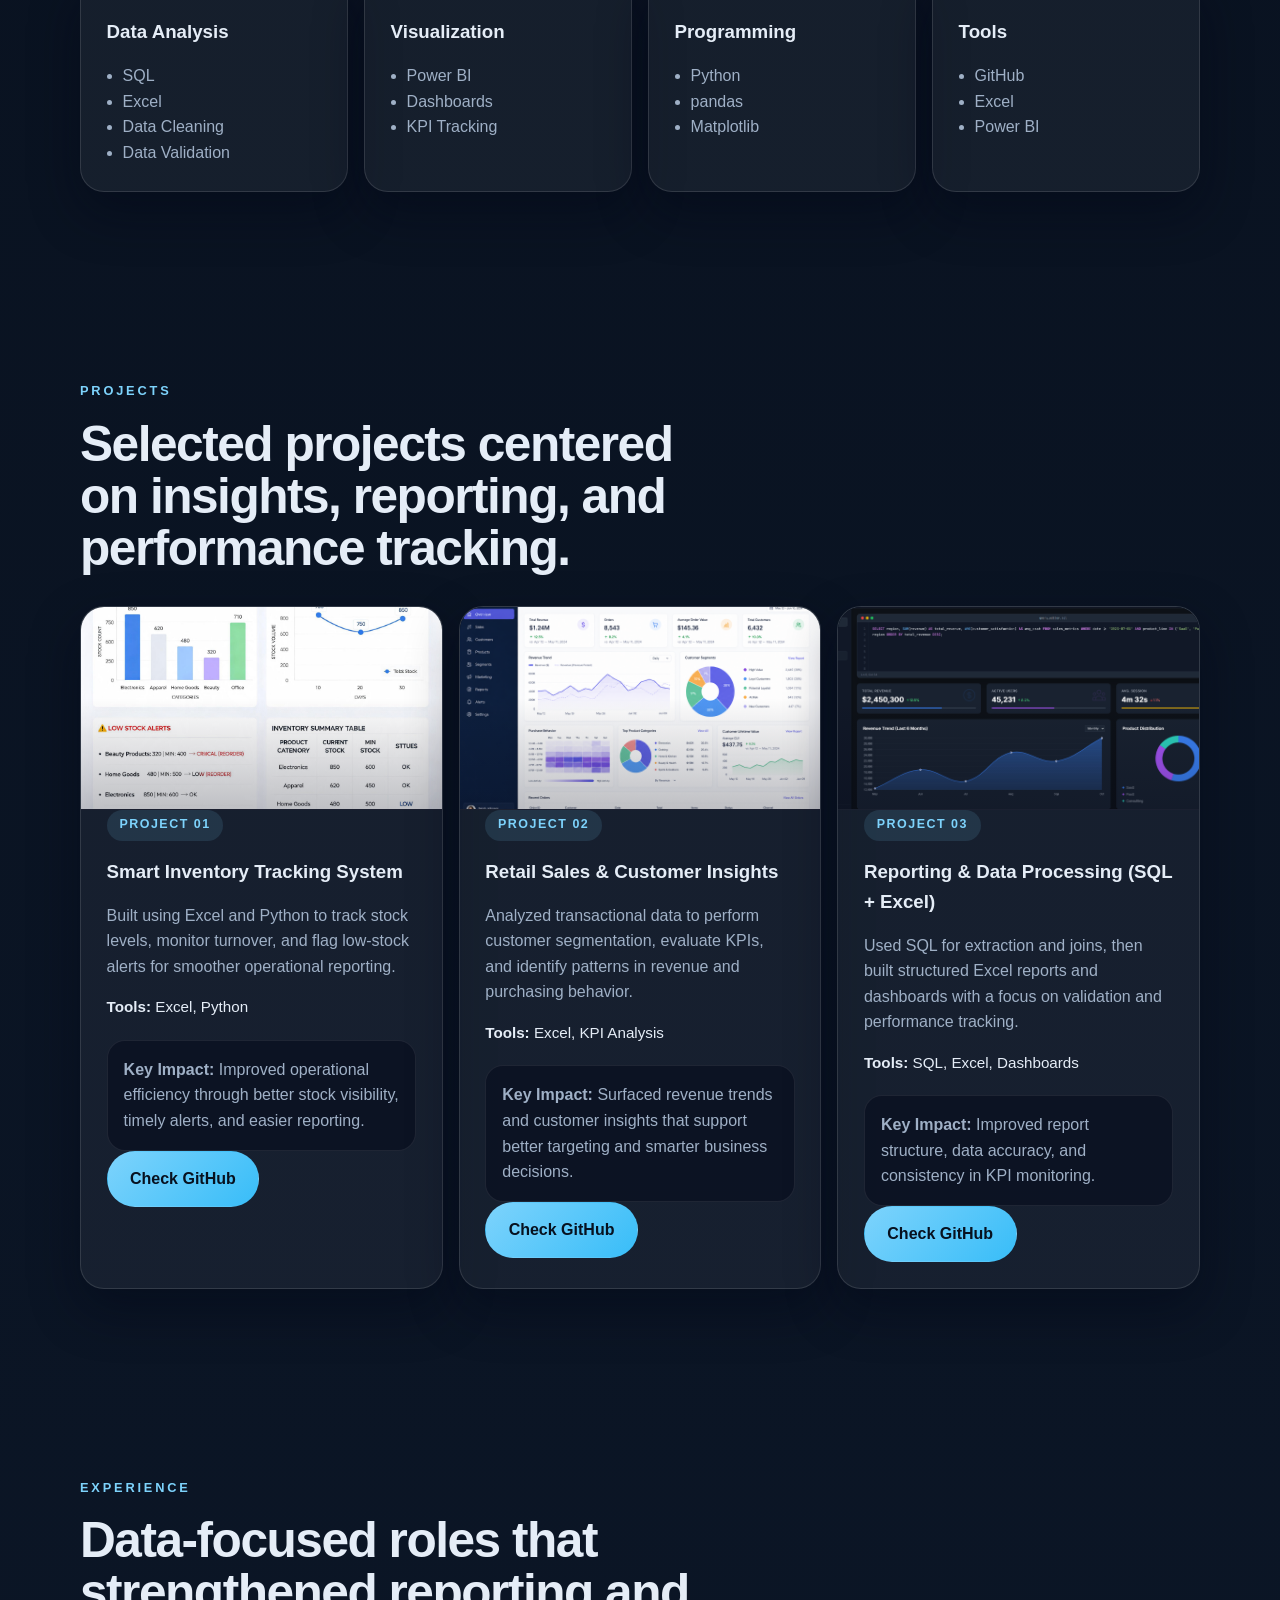
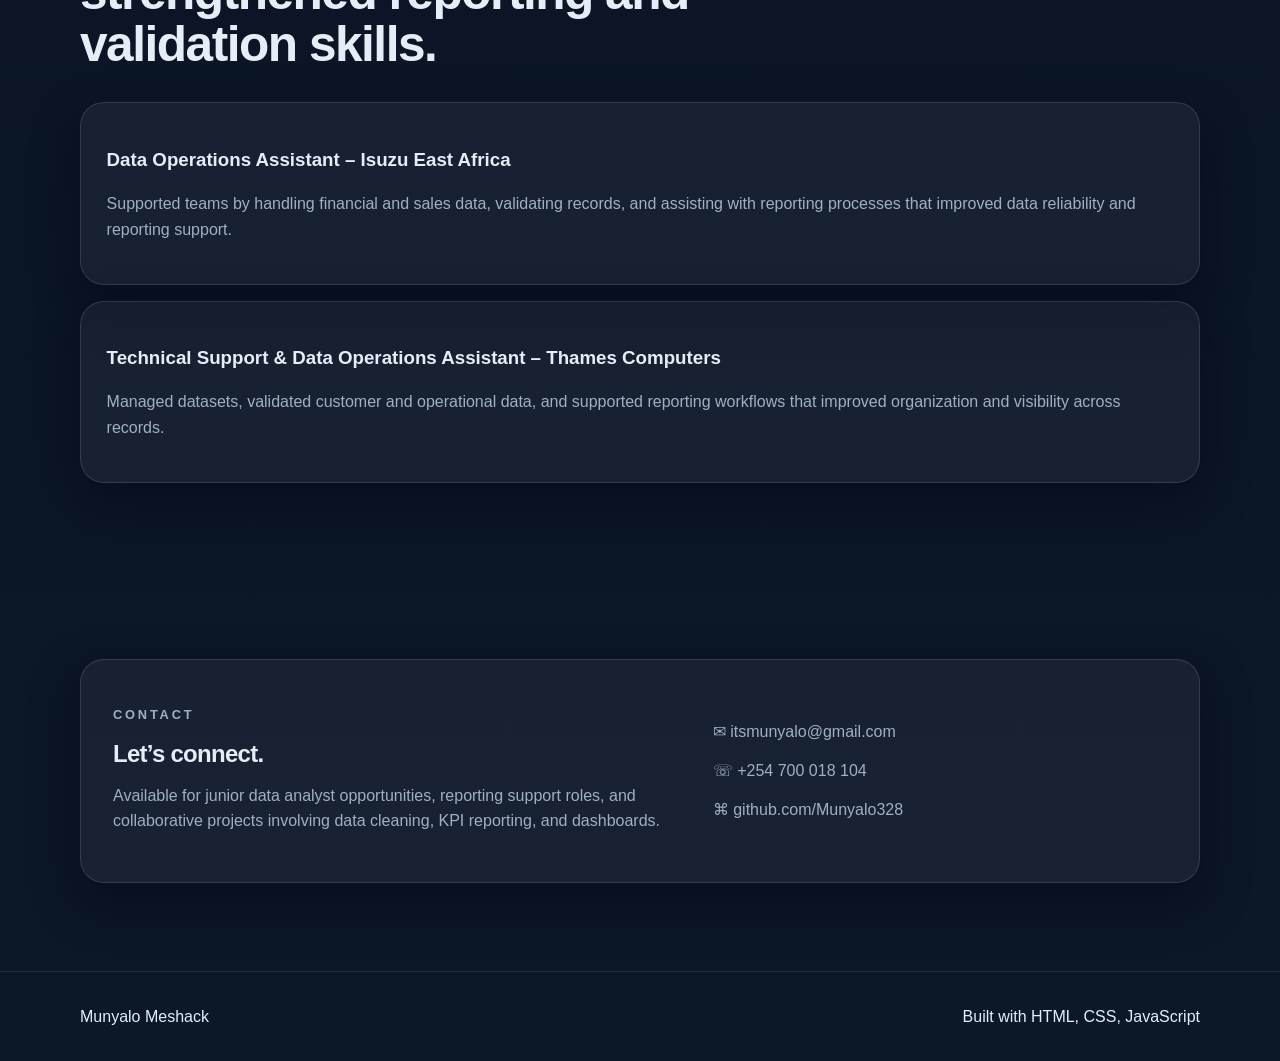
==== commit 88f4baa3: "Update index.html" ====
--- a/index.html
+++ b/index.html
@@ -177,7 +177,7 @@
                 KPIs, and identify patterns in revenue and purchasing behavior.
               </p>
               <div class="project-meta">
-                <strong>Tools:</strong> SQL, Excel, KPI Analysis
+                <strong>Tools:</strong> Excel, KPI Analysis
               </div>
               <div class="impact-box">
                 <strong>Key Impact:</strong>
@@ -185,7 +185,7 @@
                 targeting and smarter business decisions.
               </div>
               <div>
-                <a href="https://github.com/Munyalo328/Smart-Inventory-Tracker" class="button button-primary">Check GitHub</a>
+                <a href="https://github.com/Munyalo328/Sales-Operations-Analytics" class="button button-primary">Check GitHub</a>
               </div>
             </article>
 
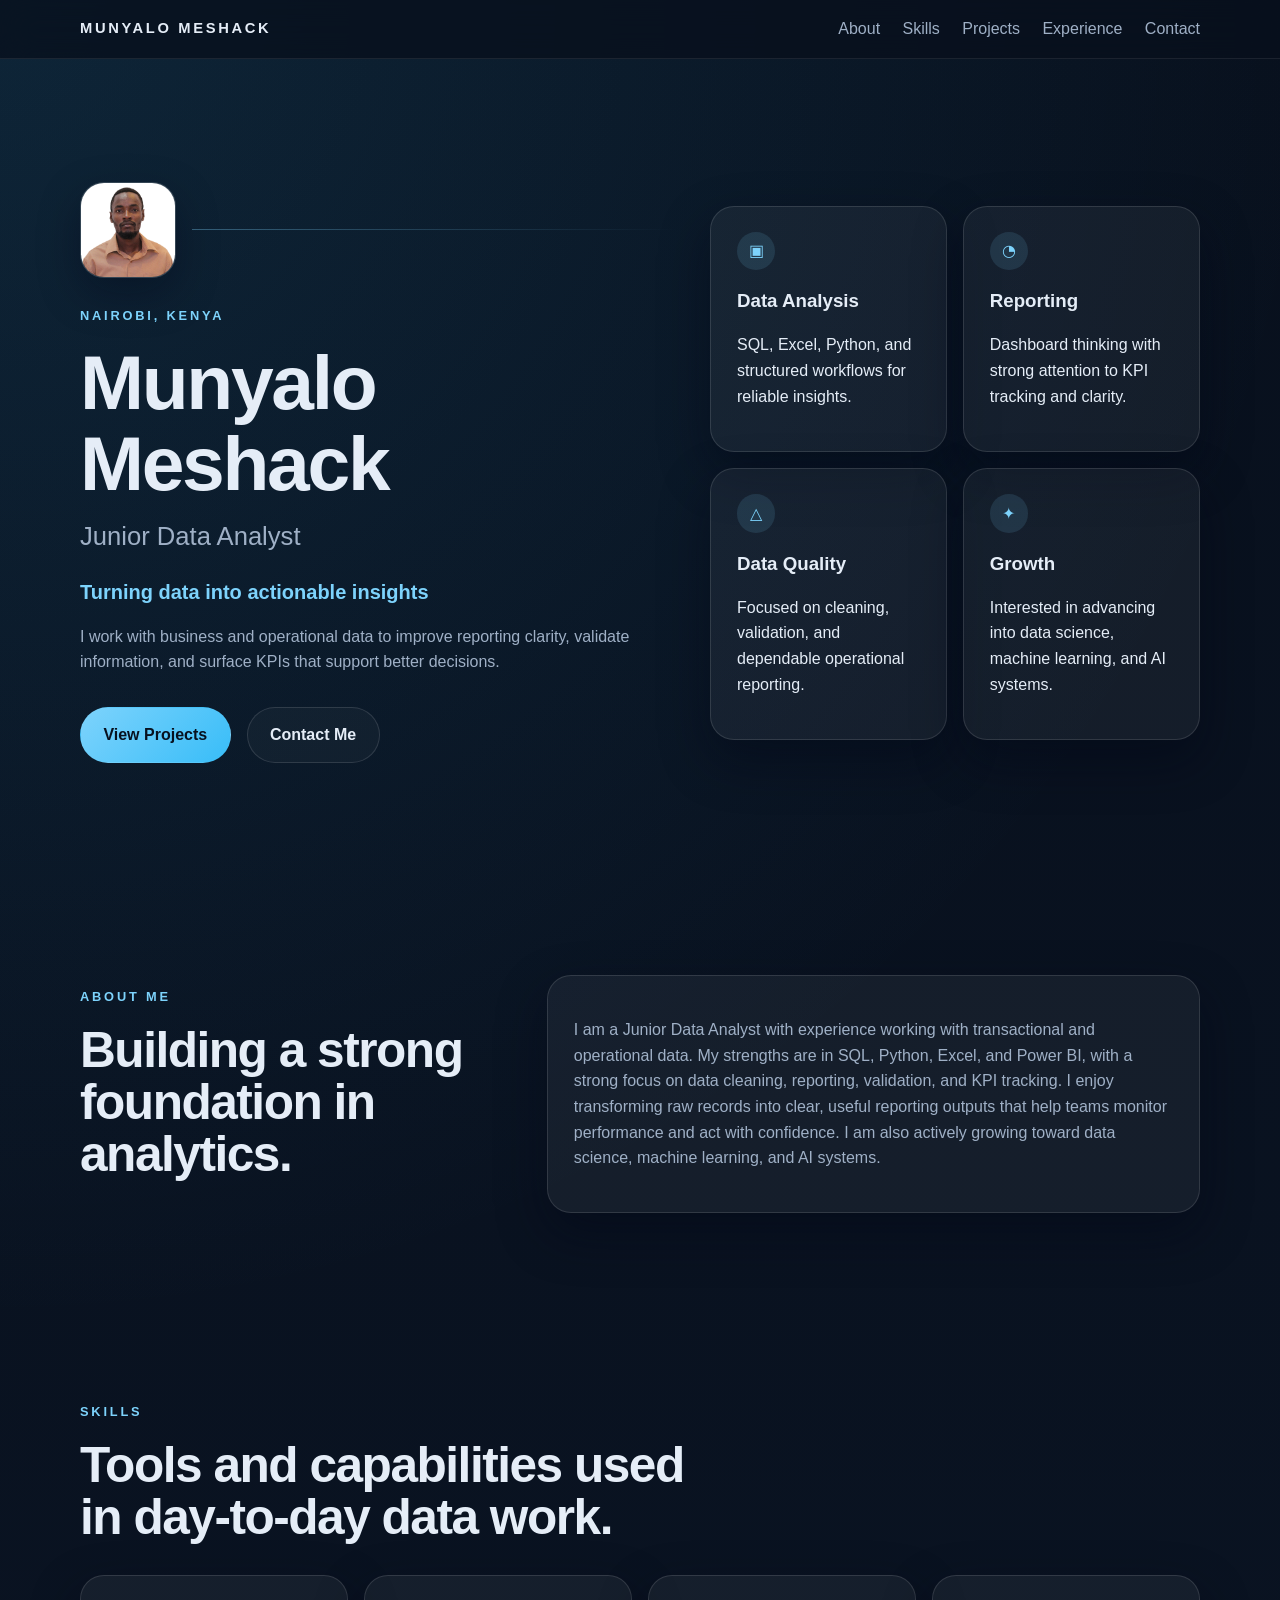
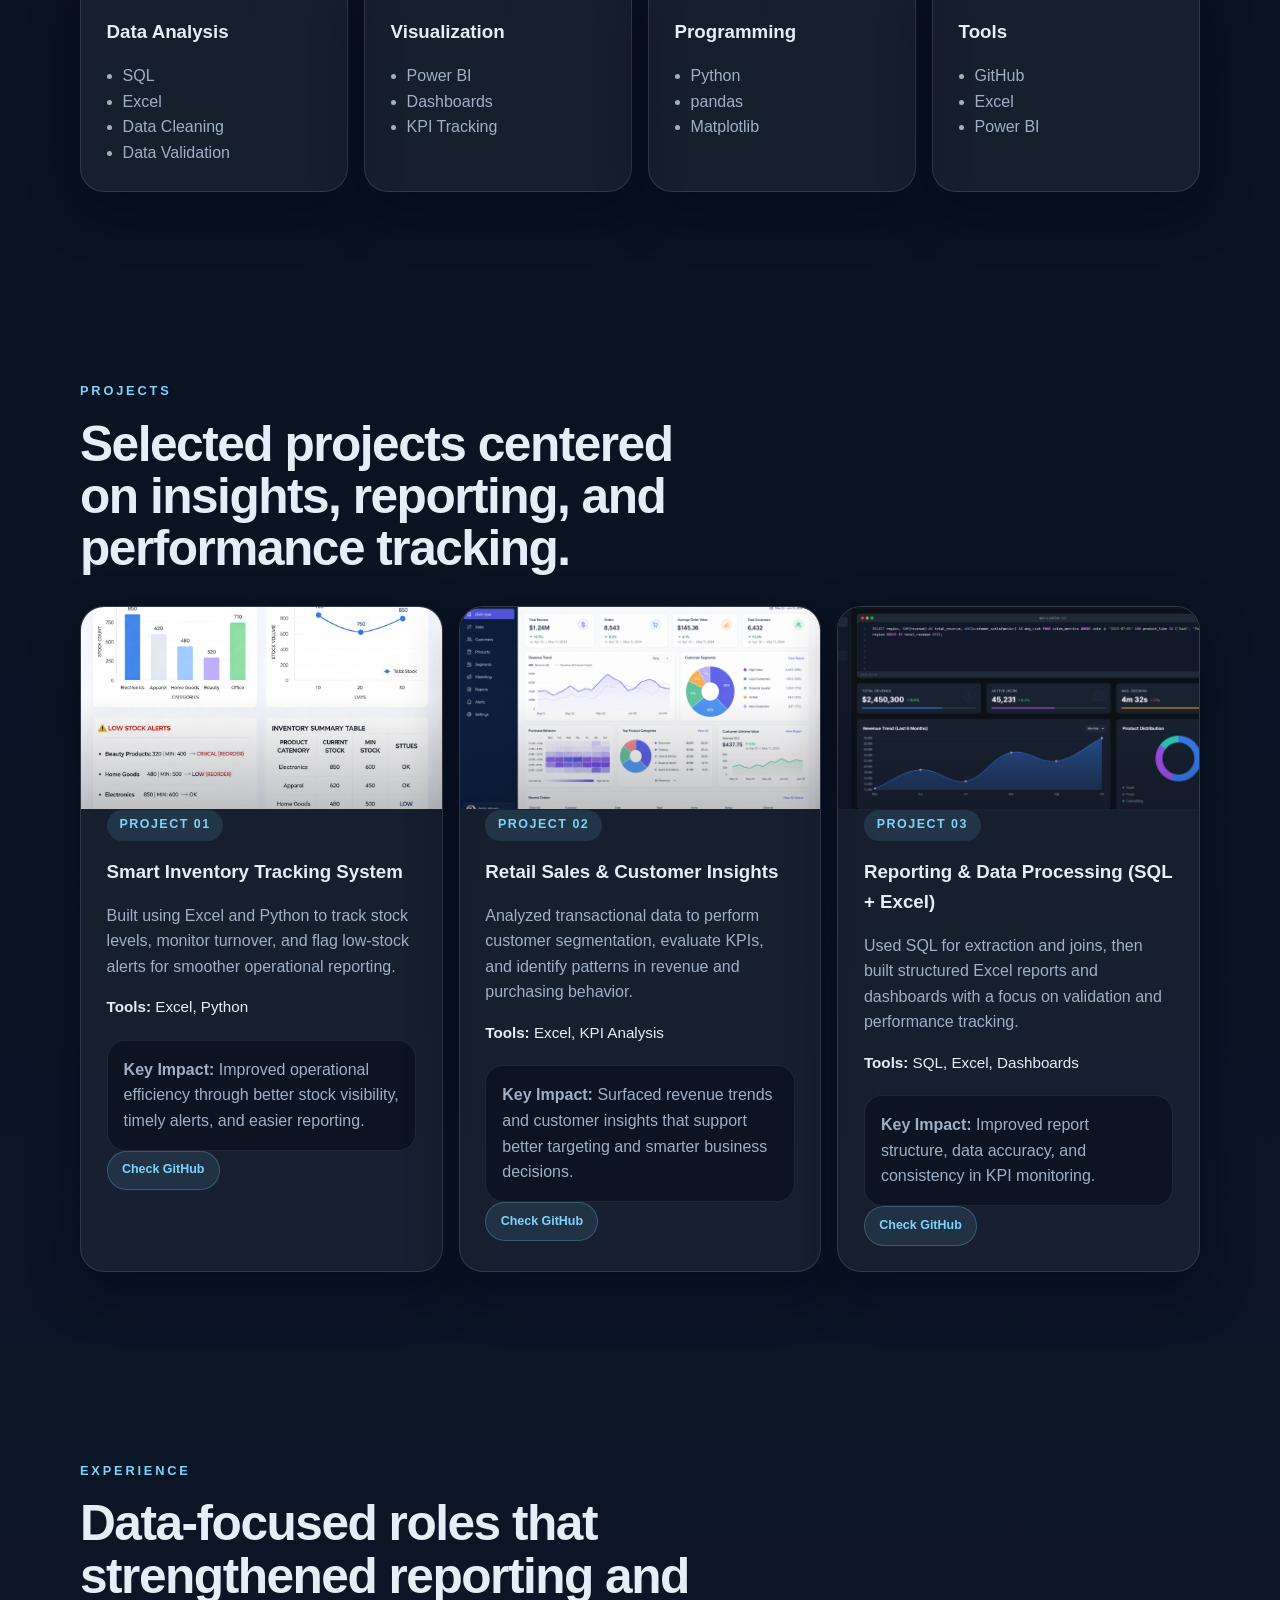
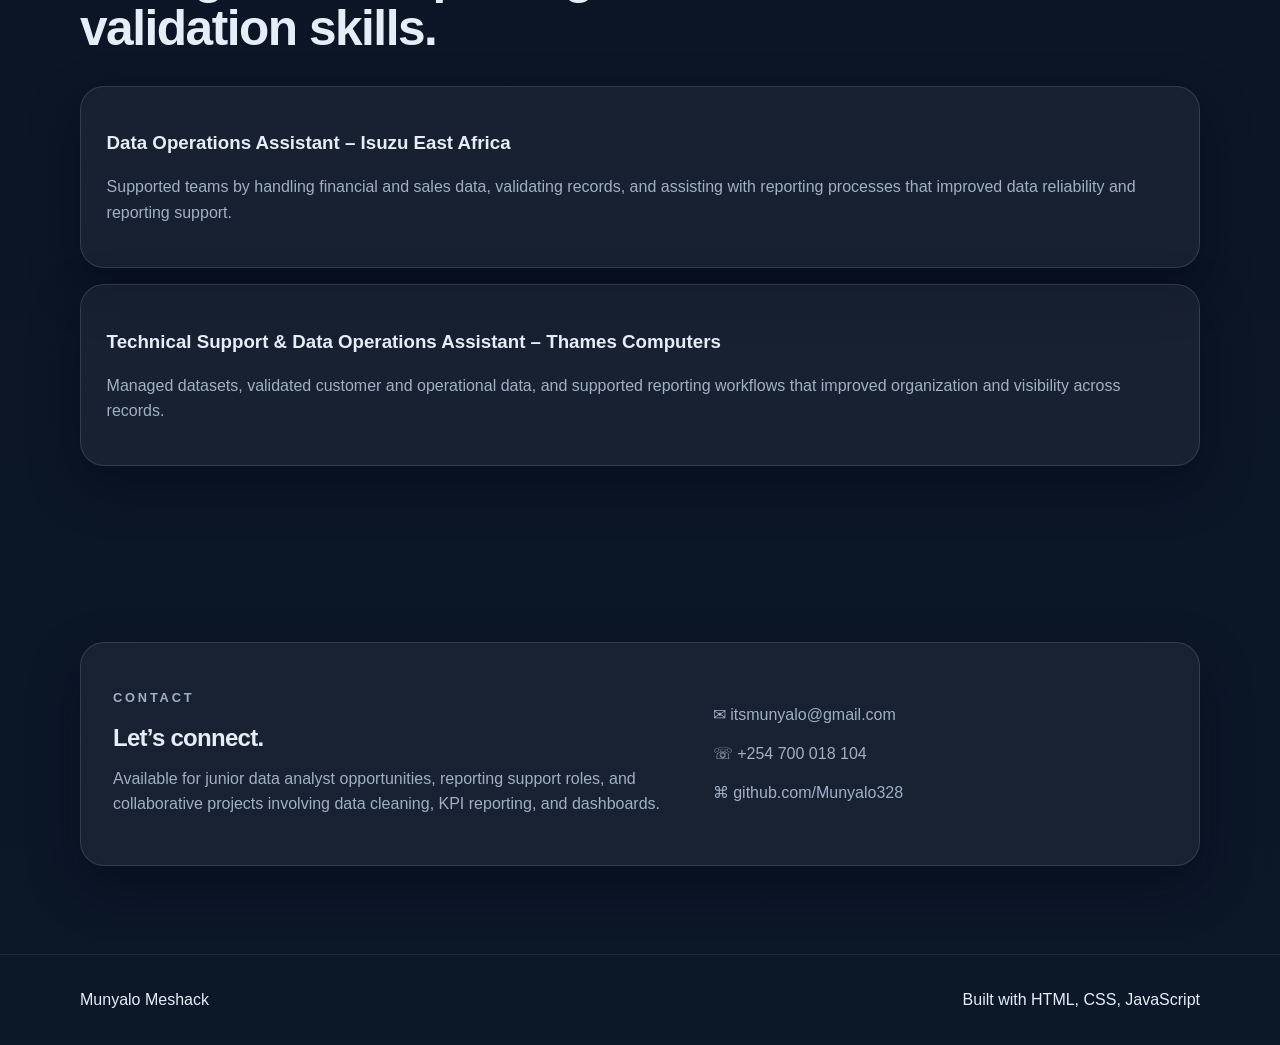
==== commit 1a2b217f: "Update index.html" ====
--- a/index.html
+++ b/index.html
@@ -160,7 +160,7 @@
                 timely alerts, and easier reporting.
               </div>
               <div>
-                <a href="https://github.com/Munyalo328/Smart-Inventory-Tracker" class="button button-primary">Check GitHub</a>
+                <a href="https://github.com/Munyalo328/Smart-Inventory-Tracker" class="project-github-button">Check GitHub</a>
               </div>
             </article>
 
@@ -185,7 +185,7 @@
                 targeting and smarter business decisions.
               </div>
               <div>
-                <a href="https://github.com/Munyalo328/Sales-Operations-Analytics" class="button button-primary">Check GitHub</a>
+                <a href="https://github.com/Munyalo328/Sales-Operations-Analytics" class="project-github-button">Check GitHub</a>
               </div>
             </article>
 
@@ -209,7 +209,7 @@
                 Improved report structure, data accuracy, and consistency in KPI monitoring.
               </div>
               <div>
-                <a href="https://github.com/Munyalo328/Smart-Inventory-Tracker" class="button button-primary">Check GitHub</a>
+                <a href="https://github.com/Munyalo328/Sales-Inventory-Project" class="project-github-button">Check GitHub</a>
               </div>
             </article>
           </div>
--- a/style.css
+++ b/style.css
@@ -341,6 +341,28 @@
   grid-template-columns: repeat(3, minmax(0, 1fr));
 }
 
+.project-github-button {
+  display: inline-flex;
+  align-items: center;
+  justify-content: center;
+  padding: 0.55rem 0.9rem;
+  border-radius: 999px;
+  border: 1px solid rgba(125, 211, 252, 0.24);
+  background: rgba(125, 211, 252, 0.1);
+  color: var(--accent);
+  font-size: 0.78rem;
+  font-weight: 700;
+  white-space: nowrap;
+  transition: transform 0.25s ease, background 0.25s ease, border-color 0.25s ease, color 0.25s ease;
+}
+
+.project-github-button:hover {
+  transform: translateY(-2px);
+  background: rgba(125, 211, 252, 0.16);
+  border-color: rgba(125, 211, 252, 0.4);
+  color: #ffffff;
+}
+
 .tag {
   display: inline-flex;
   padding: 0.35rem 0.8rem;
